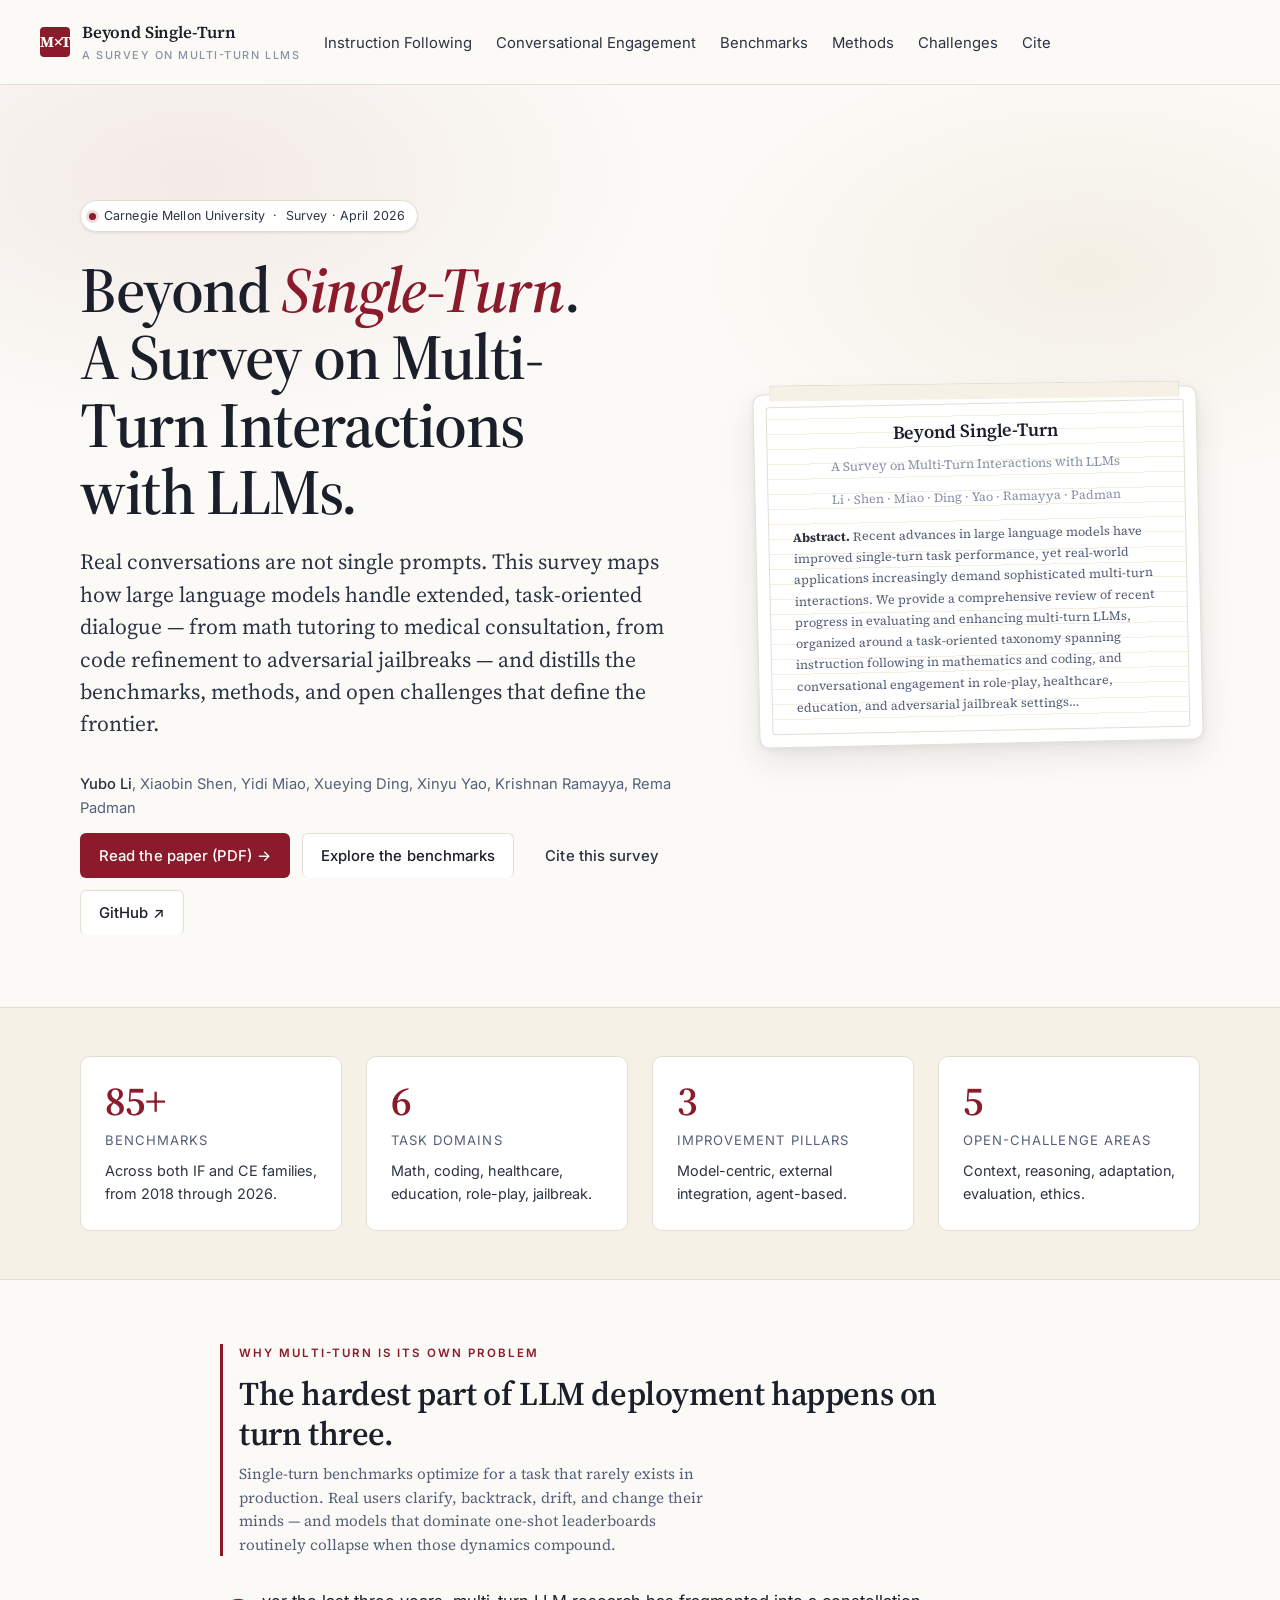
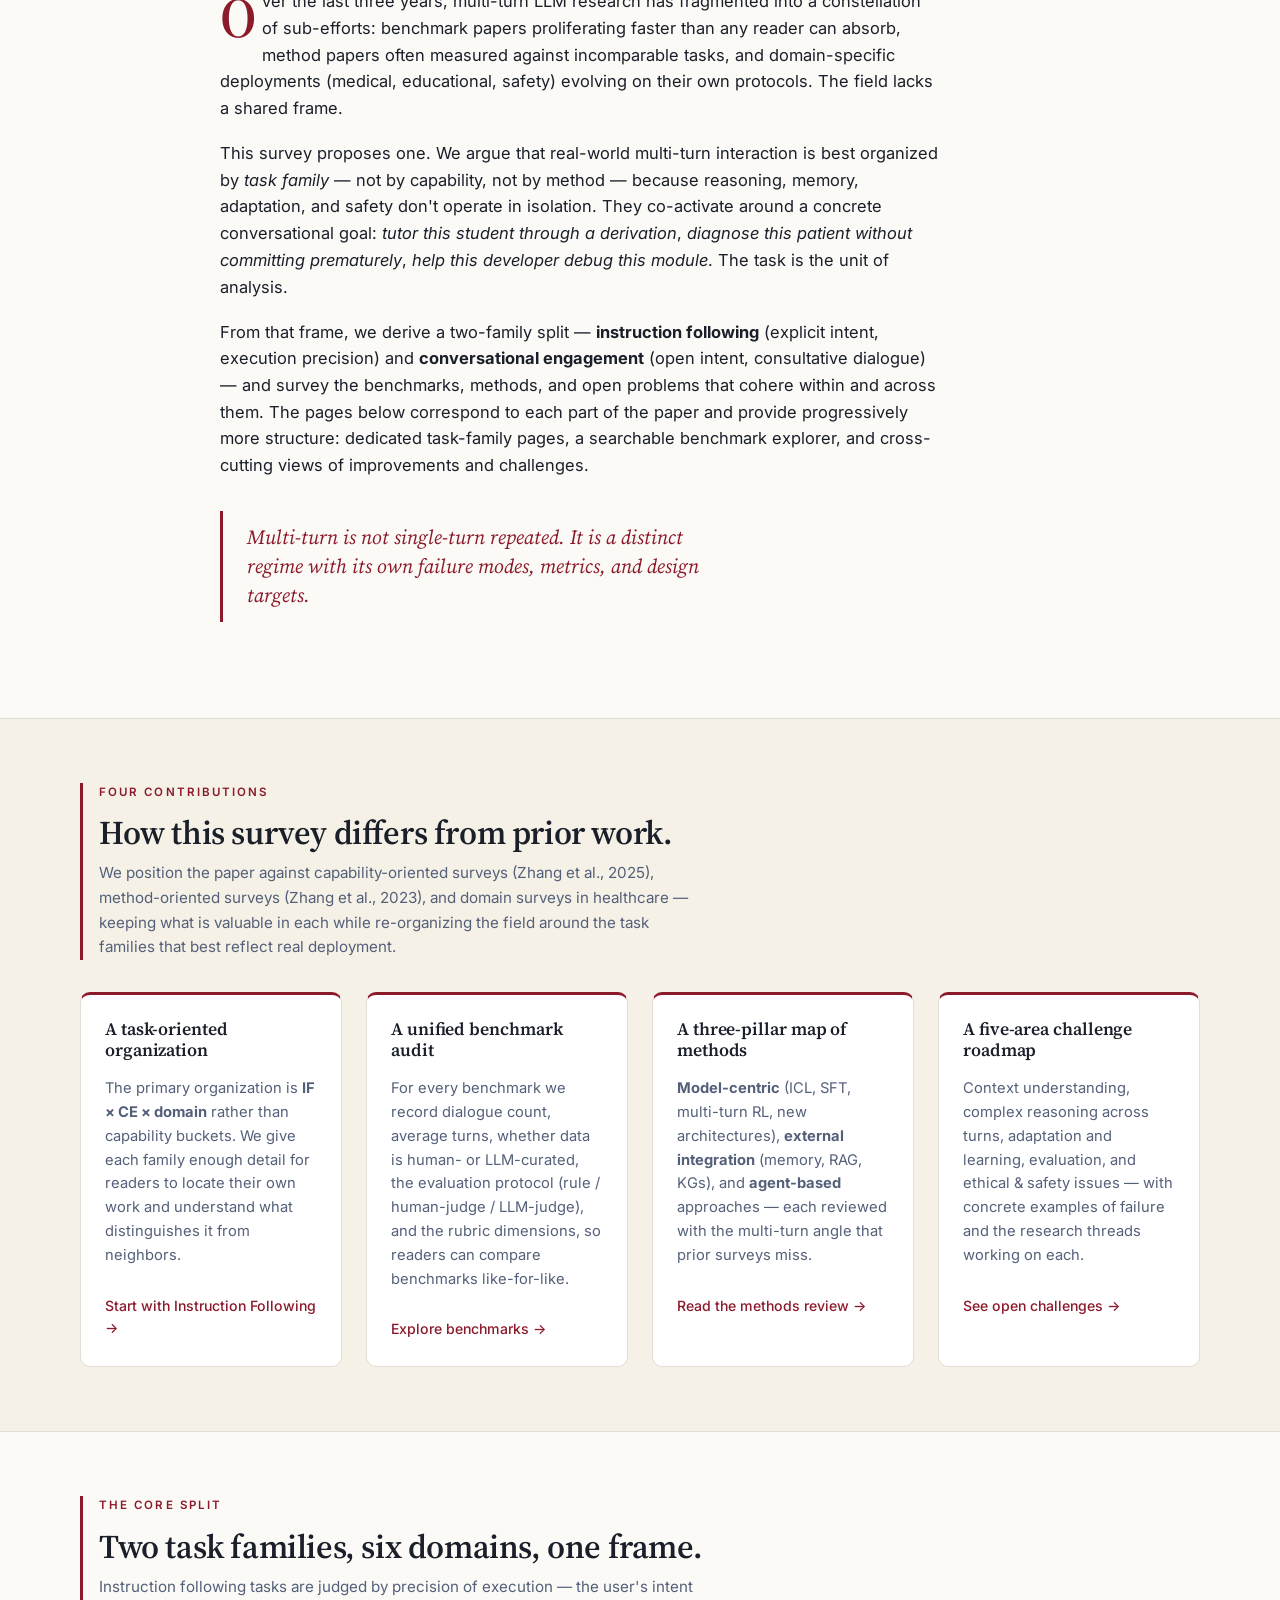
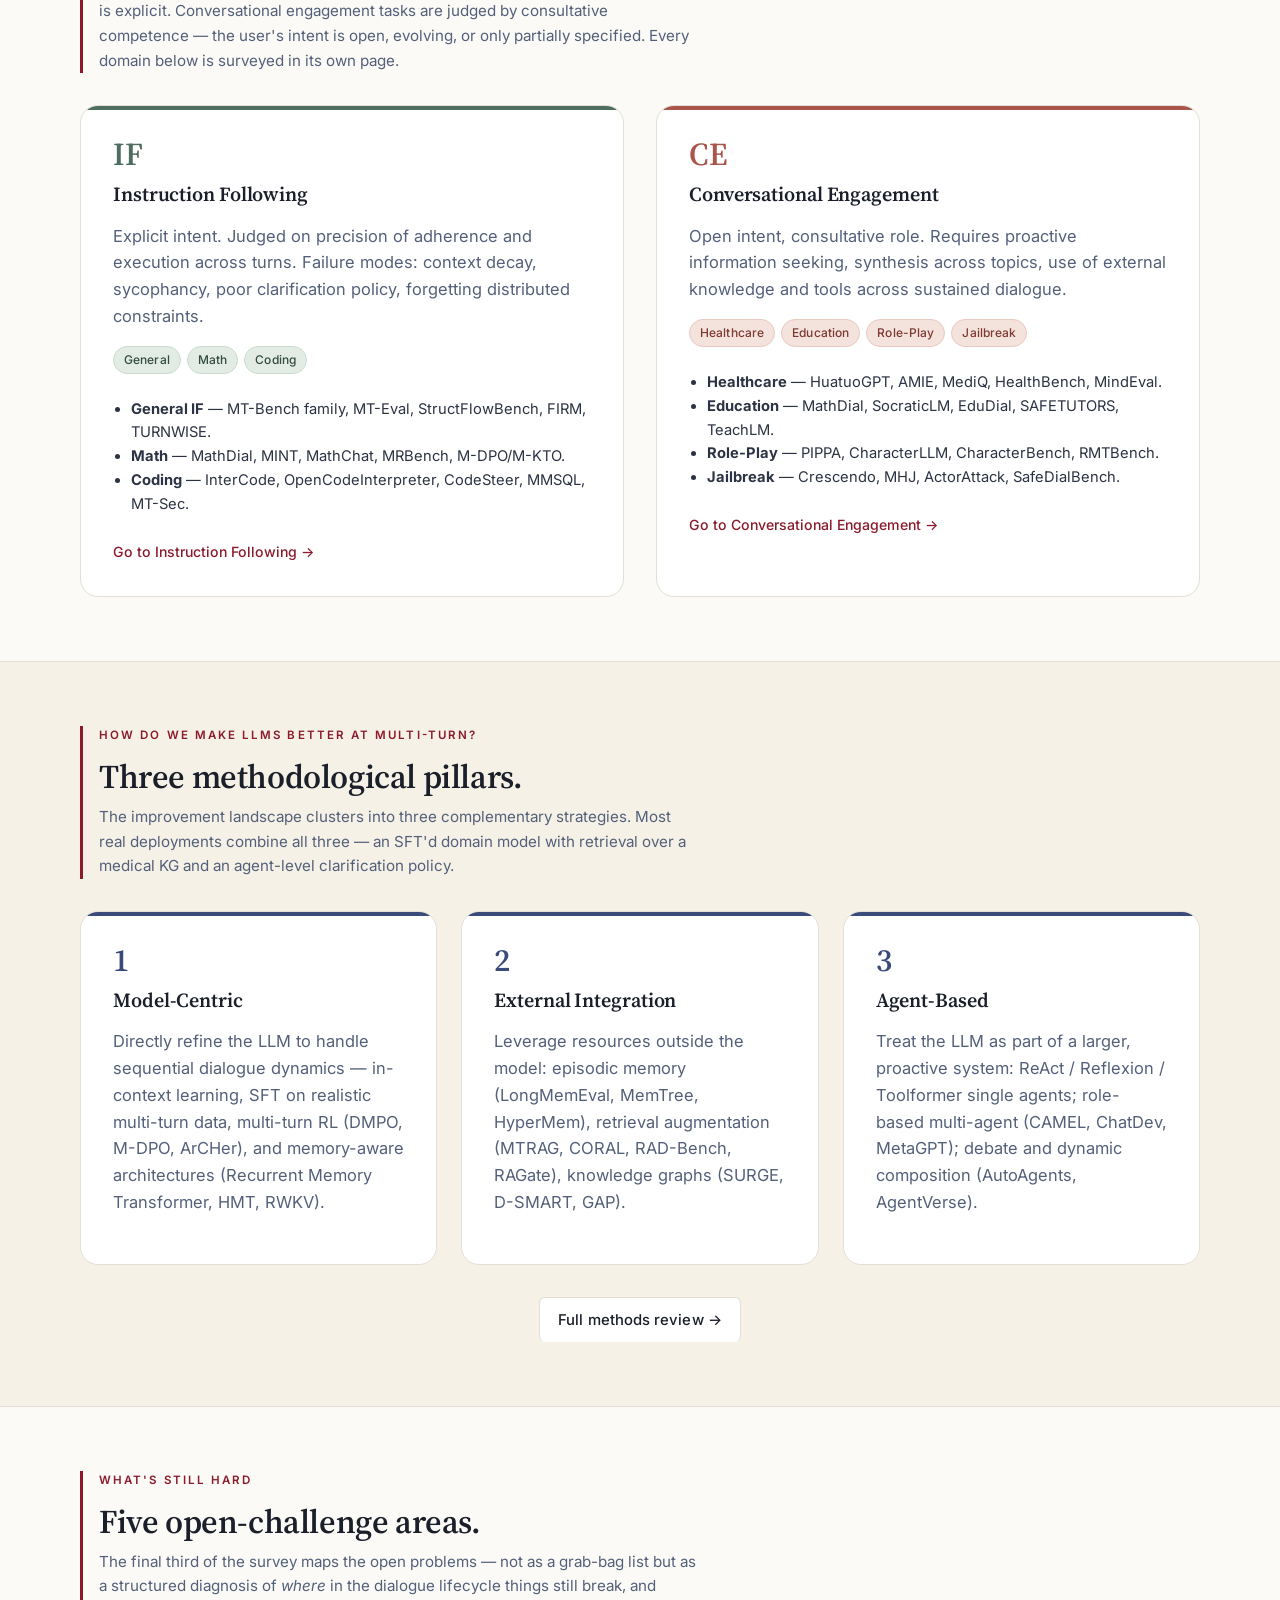
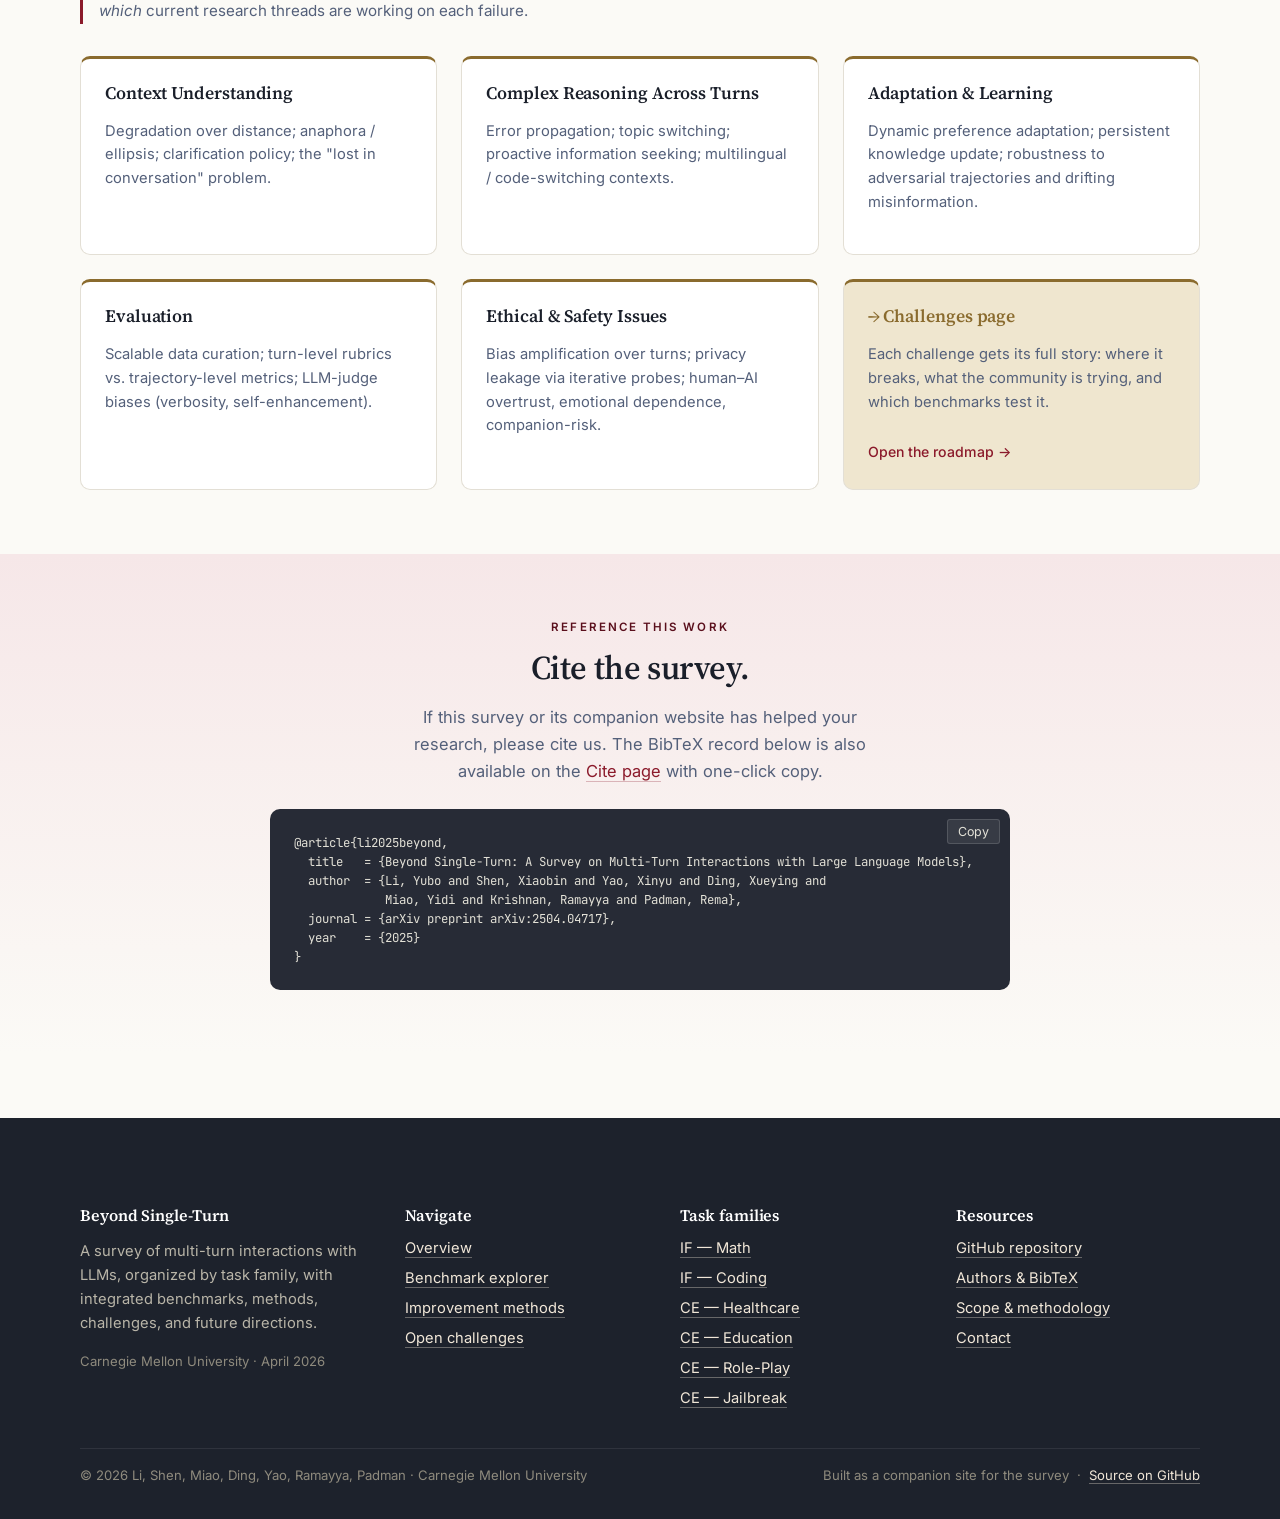
==== docs/index.html @ 6c2bebdc "paper website" ====
<!DOCTYPE html>
<html lang="en">
<head>
<meta charset="UTF-8" />
<meta name="viewport" content="width=device-width, initial-scale=1" />
<title>Beyond Single-Turn — A Survey on Multi-Turn Interactions with LLMs</title>
<meta name="description" content="A CMU survey of multi-turn interactions with large language models: task-oriented taxonomy, benchmarks, improvement methods, open challenges." />
<meta property="og:title" content="Beyond Single-Turn: A Survey on Multi-Turn Interactions with LLMs" />
<meta property="og:description" content="Task-oriented taxonomy spanning instruction following and conversational engagement; benchmarks, improvement methods, and open challenges." />
<meta property="og:type" content="article" />
<link rel="preconnect" href="https://fonts.googleapis.com" crossorigin>
<link rel="preconnect" href="https://fonts.gstatic.com" crossorigin>
<link href="https://fonts.googleapis.com/css2?family=Inter:wght@400;500;600;700&family=Source+Serif+4:ital,opsz,wght@0,8..60,400;0,8..60,500;0,8..60,600;0,8..60,700;1,8..60,400;1,8..60,500&family=JetBrains+Mono:wght@400;500&display=swap" rel="stylesheet" />
<link rel="stylesheet" href="assets/css/styles.css" />
</head>
<body>

<div id="site-header"></div>

<section class="hero">
  <div class="container hero-inner">
    <div class="grid" style="grid-template-columns: 1.35fr 1fr; align-items:center; gap: clamp(40px, 6vw, 80px);">
      <div>
        <span class="hero-badge"><span class="dot"></span> Carnegie Mellon University &nbsp;·&nbsp; Survey · April 2026</span>
        <h1 class="hero-title">Beyond <em>Single-Turn</em>.<br/>A Survey on Multi-Turn Interactions with LLMs.</h1>
        <p class="hero-sub">
          Real conversations are not single prompts. This survey maps how large language models handle
          extended, task-oriented dialogue — from math tutoring to medical consultation, from code refinement
          to adversarial jailbreaks — and distills the benchmarks, methods, and open challenges that define
          the frontier.
        </p>
        <div class="hero-authors">
          <strong>Yubo Li</strong>, Xiaobin Shen, Yidi Miao, Xueying Ding, Xinyu Yao, Krishnan Ramayya, Rema Padman
        </div>
        <div class="hero-cta-row">
          <a class="btn btn-primary" href="main.pdf" target="_blank" rel="noopener">Read the paper (PDF) →</a>
          <a class="btn btn-outline" href="benchmarks.html">Explore the benchmarks</a>
          <a class="btn btn-ghost" href="about.html#cite">Cite this survey</a>
          <a class="btn btn-outline" href="https://github.com/yubol-cmu/Awesome-Multi-Turn-LLMs" target="_blank" rel="noopener">GitHub ↗</a>
        </div>
      </div>
      <div>
        <div class="paper-frame">
          <div class="paper-frame-inner">
            <h3>Beyond Single-Turn</h3>
            <div class="paper-meta">A Survey on Multi-Turn Interactions with LLMs</div>
            <div style="text-align:center; font-size:0.78rem; color:var(--ink-faint); margin-bottom:16px;">
              Li · Shen · Miao · Ding · Yao · Ramayya · Padman
            </div>
            <div style="font-size:0.78rem; line-height:1.7; color:var(--ink-mute);">
              <strong style="color:var(--ink-soft);">Abstract.</strong> Recent advances in large language
              models have improved single-turn task performance, yet real-world applications increasingly
              demand sophisticated multi-turn interactions. We provide a comprehensive review of recent
              progress in evaluating and enhancing multi-turn LLMs, organized around a task-oriented
              taxonomy spanning instruction following in mathematics and coding, and conversational
              engagement in role-play, healthcare, education, and adversarial jailbreak settings…
            </div>
          </div>
        </div>
      </div>
    </div>
  </div>
</section>

<!-- Stats band -->
<section class="section-tight section-alt">
  <div class="container">
    <div class="grid grid-4">
      <div class="stat">
        <div class="stat-num">85+</div>
        <div class="stat-label">Benchmarks</div>
        <div class="stat-sub">Across both IF and CE families, from 2018 through 2026.</div>
      </div>
      <div class="stat">
        <div class="stat-num">6</div>
        <div class="stat-label">Task domains</div>
        <div class="stat-sub">Math, coding, healthcare, education, role-play, jailbreak.</div>
      </div>
      <div class="stat">
        <div class="stat-num">3</div>
        <div class="stat-label">Improvement pillars</div>
        <div class="stat-sub">Model-centric, external integration, agent-based.</div>
      </div>
      <div class="stat">
        <div class="stat-num">5</div>
        <div class="stat-label">Open-challenge areas</div>
        <div class="stat-sub">Context, reasoning, adaptation, evaluation, ethics.</div>
      </div>
    </div>
  </div>
</section>

<!-- Why this matters -->
<section class="section">
  <div class="container container-narrow">
    <div class="section-header">
      <div class="eyebrow">Why multi-turn is its own problem</div>
      <h2>The hardest part of LLM deployment happens on turn&nbsp;three.</h2>
      <p class="lead">Single-turn benchmarks optimize for a task that rarely exists in production. Real users clarify, backtrack, drift, and change their minds — and models that dominate one-shot leaderboards routinely collapse when those dynamics compound.</p>
    </div>
    <div class="prose dropcap">
      <p>
        Over the last three years, multi-turn LLM research has fragmented into a constellation
        of sub-efforts: benchmark papers proliferating faster than any reader can absorb, method
        papers often measured against incomparable tasks, and domain-specific deployments
        (medical, educational, safety) evolving on their own protocols. The field lacks a
        shared frame.
      </p>
      <p>
        This survey proposes one. We argue that real-world multi-turn interaction is best
        organized by <em>task family</em> — not by capability, not by method — because
        reasoning, memory, adaptation, and safety don't operate in isolation. They co-activate
        around a concrete conversational goal: <em>tutor this student through a derivation</em>,
        <em>diagnose this patient without committing prematurely</em>, <em>help this developer
        debug this module</em>. The task is the unit of analysis.
      </p>
      <p>
        From that frame, we derive a two-family split — <strong>instruction following</strong>
        (explicit intent, execution precision) and <strong>conversational engagement</strong>
        (open intent, consultative dialogue) — and survey the benchmarks, methods, and open
        problems that cohere within and across them. The pages below correspond to each part
        of the paper and provide progressively more structure: dedicated task-family pages, a
        searchable benchmark explorer, and cross-cutting views of improvements and challenges.
      </p>
    </div>

    <div class="pull">
      Multi-turn is not single-turn repeated. It is a distinct regime with its own failure modes, metrics, and design targets.
    </div>
  </div>
</section>

<!-- Four contributions -->
<section class="section section-alt">
  <div class="container">
    <div class="section-header">
      <div class="eyebrow">Four contributions</div>
      <h2>How this survey differs from prior work.</h2>
      <p>We position the paper against capability-oriented surveys (Zhang et al., 2025), method-oriented surveys (Zhang et al., 2023), and domain surveys in healthcare — keeping what is valuable in each while re-organizing the field around the task families that best reflect real deployment.</p>
    </div>
    <div class="grid grid-2">
      <div class="card card-accent-crimson">
        <h3>A task-oriented organization</h3>
        <p class="muted">The primary organization is <strong>IF × CE × domain</strong> rather than capability buckets. We give each family enough detail for readers to locate their own work and understand what distinguishes it from neighbors.</p>
        <a class="card-link" href="tasks-if.html">Start with Instruction Following →</a>
      </div>
      <div class="card card-accent-crimson">
        <h3>A unified benchmark audit</h3>
        <p class="muted">For every benchmark we record dialogue count, average turns, whether data is human- or LLM-curated, the evaluation protocol (rule / human-judge / LLM-judge), and the rubric dimensions, so readers can compare benchmarks like-for-like.</p>
        <a class="card-link" href="benchmarks.html">Explore benchmarks →</a>
      </div>
      <div class="card card-accent-crimson">
        <h3>A three-pillar map of methods</h3>
        <p class="muted"><strong>Model-centric</strong> (ICL, SFT, multi-turn RL, new architectures), <strong>external integration</strong> (memory, RAG, KGs), and <strong>agent-based</strong> approaches — each reviewed with the multi-turn angle that prior surveys miss.</p>
        <a class="card-link" href="methods.html">Read the methods review →</a>
      </div>
      <div class="card card-accent-crimson">
        <h3>A five-area challenge roadmap</h3>
        <p class="muted">Context understanding, complex reasoning across turns, adaptation and learning, evaluation, and ethical &amp; safety issues — with concrete examples of failure and the research threads working on each.</p>
        <a class="card-link" href="challenges.html">See open challenges →</a>
      </div>
    </div>
  </div>
</section>

<!-- Task-family preview -->
<section class="section">
  <div class="container">
    <div class="section-header">
      <div class="eyebrow">The core split</div>
      <h2>Two task families, six domains, one frame.</h2>
      <p>Instruction following tasks are judged by precision of execution — the user's intent is explicit. Conversational engagement tasks are judged by consultative competence — the user's intent is open, evolving, or only partially specified. Every domain below is surveyed in its own page.</p>
    </div>

    <div class="grid" style="grid-template-columns: 1fr 1fr; gap: var(--space-6);">
      <div class="pillar if">
        <div class="pillar-num">IF</div>
        <h3>Instruction Following</h3>
        <p class="muted">Explicit intent. Judged on precision of adherence and execution across turns. Failure modes: context decay, sycophancy, poor clarification policy, forgetting distributed constraints.</p>
        <div class="pill-row">
          <span class="chip chip-if">General</span>
          <span class="chip chip-if">Math</span>
          <span class="chip chip-if">Coding</span>
        </div>
        <ul style="padding-left: 18px; font-size: 0.92rem; color: var(--ink-soft); margin-bottom: 0;">
          <li><strong>General IF</strong> — MT-Bench family, MT-Eval, StructFlowBench, FIRM, TURNWISE.</li>
          <li><strong>Math</strong> — MathDial, MINT, MathChat, MRBench, M-DPO/M-KTO.</li>
          <li><strong>Coding</strong> — InterCode, OpenCodeInterpreter, CodeSteer, MMSQL, MT-Sec.</li>
        </ul>
        <a class="card-link mt-5" href="tasks-if.html">Go to Instruction Following →</a>
      </div>

      <div class="pillar ce">
        <div class="pillar-num">CE</div>
        <h3>Conversational Engagement</h3>
        <p class="muted">Open intent, consultative role. Requires proactive information seeking, synthesis across topics, use of external knowledge and tools across sustained dialogue.</p>
        <div class="pill-row">
          <span class="chip chip-ce">Healthcare</span>
          <span class="chip chip-ce">Education</span>
          <span class="chip chip-ce">Role-Play</span>
          <span class="chip chip-ce">Jailbreak</span>
        </div>
        <ul style="padding-left: 18px; font-size: 0.92rem; color: var(--ink-soft); margin-bottom: 0;">
          <li><strong>Healthcare</strong> — HuatuoGPT, AMIE, MediQ, HealthBench, MindEval.</li>
          <li><strong>Education</strong> — MathDial, SocraticLM, EduDial, SAFETUTORS, TeachLM.</li>
          <li><strong>Role-Play</strong> — PIPPA, CharacterLLM, CharacterBench, RMTBench.</li>
          <li><strong>Jailbreak</strong> — Crescendo, MHJ, ActorAttack, SafeDialBench.</li>
        </ul>
        <a class="card-link mt-5" href="tasks-ce.html">Go to Conversational Engagement →</a>
      </div>
    </div>
  </div>
</section>

<!-- Methods band -->
<section class="section section-alt">
  <div class="container">
    <div class="section-header">
      <div class="eyebrow">How do we make LLMs better at multi-turn?</div>
      <h2>Three methodological pillars.</h2>
      <p>The improvement landscape clusters into three complementary strategies. Most real deployments combine all three — an SFT'd domain model with retrieval over a medical KG and an agent-level clarification policy.</p>
    </div>
    <div class="grid grid-3">
      <div class="pillar meth">
        <div class="pillar-num">1</div>
        <h3>Model-Centric</h3>
        <p class="muted">Directly refine the LLM to handle sequential dialogue dynamics — in-context learning, SFT on realistic multi-turn data, multi-turn RL (DMPO, M-DPO, ArCHer), and memory-aware architectures (Recurrent Memory Transformer, HMT, RWKV).</p>
      </div>
      <div class="pillar meth">
        <div class="pillar-num">2</div>
        <h3>External Integration</h3>
        <p class="muted">Leverage resources outside the model: episodic memory (LongMemEval, MemTree, HyperMem), retrieval augmentation (MTRAG, CORAL, RAD-Bench, RAGate), knowledge graphs (SURGE, D-SMART, GAP).</p>
      </div>
      <div class="pillar meth">
        <div class="pillar-num">3</div>
        <h3>Agent-Based</h3>
        <p class="muted">Treat the LLM as part of a larger, proactive system: ReAct / Reflexion / Toolformer single agents; role-based multi-agent (CAMEL, ChatDev, MetaGPT); debate and dynamic composition (AutoAgents, AgentVerse).</p>
      </div>
    </div>
    <div class="mt-6 center">
      <a class="btn btn-outline" href="methods.html">Full methods review →</a>
    </div>
  </div>
</section>

<!-- Challenges band -->
<section class="section">
  <div class="container">
    <div class="section-header">
      <div class="eyebrow">What's still hard</div>
      <h2>Five open-challenge areas.</h2>
      <p>The final third of the survey maps the open problems — not as a grab-bag list but as a structured diagnosis of <em>where</em> in the dialogue lifecycle things still break, and <em>which</em> current research threads are working on each failure.</p>
    </div>
    <div class="grid grid-3">
      <div class="card card-accent-chal">
        <h3>Context Understanding</h3>
        <p class="muted">Degradation over distance; anaphora / ellipsis; clarification policy; the "lost in conversation" problem.</p>
      </div>
      <div class="card card-accent-chal">
        <h3>Complex Reasoning Across Turns</h3>
        <p class="muted">Error propagation; topic switching; proactive information seeking; multilingual / code-switching contexts.</p>
      </div>
      <div class="card card-accent-chal">
        <h3>Adaptation &amp; Learning</h3>
        <p class="muted">Dynamic preference adaptation; persistent knowledge update; robustness to adversarial trajectories and drifting misinformation.</p>
      </div>
      <div class="card card-accent-chal">
        <h3>Evaluation</h3>
        <p class="muted">Scalable data curation; turn-level rubrics vs. trajectory-level metrics; LLM-judge biases (verbosity, self-enhancement).</p>
      </div>
      <div class="card card-accent-chal">
        <h3>Ethical &amp; Safety Issues</h3>
        <p class="muted">Bias amplification over turns; privacy leakage via iterative probes; human–AI overtrust, emotional dependence, companion-risk.</p>
      </div>
      <div class="card card-accent-chal" style="background: var(--ochre-tint); border-top-color: var(--ochre);">
        <h3 style="color: var(--ochre);">→ Challenges page</h3>
        <p class="muted">Each challenge gets its full story: where it breaks, what the community is trying, and which benchmarks test it.</p>
        <a class="card-link" href="challenges.html">Open the roadmap →</a>
      </div>
    </div>
  </div>
</section>

<!-- CTA -->
<section class="section section-crimson">
  <div class="container container-narrow center">
    <div class="eyebrow" style="color: var(--crimson-ink);">Reference this work</div>
    <h2 style="margin-top: 0;">Cite the survey.</h2>
    <p class="muted" style="max-width: 50ch; margin: 0 auto var(--space-5);">
      If this survey or its companion website has helped your research, please cite us. The BibTeX
      record below is also available on the <a href="about.html#cite">Cite page</a> with one-click copy.
    </p>
    <div class="bib-box" style="text-align: left; max-width: 740px; margin: 0 auto;">
      <button class="bib-copy">Copy</button>
      <pre class="bib-body" style="background: transparent; border: none; padding: 0; color: inherit; line-height: 1.55; margin: 0;">@article{li2025beyond,
  title   = {Beyond Single-Turn: A Survey on Multi-Turn Interactions with Large Language Models},
  author  = {Li, Yubo and Shen, Xiaobin and Yao, Xinyu and Ding, Xueying and
             Miao, Yidi and Krishnan, Ramayya and Padman, Rema},
  journal = {arXiv preprint arXiv:2504.04717},
  year    = {2025}
}</pre>
    </div>
  </div>
</section>

<div id="site-footer"></div>
<script src="assets/js/partials.js"></script>
<script src="assets/js/main.js"></script>
</body>
</html>
---- docs/assets/css/styles.css ----
/* ========================================================================
   Beyond Single-Turn — companion site
   Design tokens and shared styles. Academic-prestige visual register.
   ======================================================================== */

:root {
  /* Palette */
  --ink:            #1a1f2a;       /* primary text */
  --ink-soft:       #2c3343;
  --ink-mute:       #54607a;
  --ink-faint:      #8892a6;
  --rule:           #e3dfd5;
  --rule-soft:      #eeeae0;
  --paper:          #fbfaf6;       /* off-white body */
  --paper-warm:     #f5f1e6;
  --paper-cool:     #f3f1ec;
  --panel:          #ffffff;

  --crimson:        #8b1a2b;       /* muted CMU crimson */
  --crimson-ink:    #5a0f1c;
  --crimson-tint:   #f6e7e8;

  --gold:           #a8833b;
  --gold-tint:      #f4ecd6;

  --sage:           #4f6e62;       /* IF family accent */
  --sage-tint:      #e2ece5;

  --terra:          #a9554c;       /* CE family accent */
  --terra-tint:     #f4e2dc;

  --indigo:         #3a4a79;       /* Methods / improvements */
  --indigo-tint:    #e2e6f1;

  --ochre:          #8a6b2e;       /* Challenges */
  --ochre-tint:     #efe6cf;

  /* Type scale */
  --font-serif:     "Source Serif 4", "Source Serif Pro", "Crimson Pro", "Iowan Old Style", Georgia, serif;
  --font-sans:      "Inter", -apple-system, BlinkMacSystemFont, "Segoe UI", Helvetica, Arial, sans-serif;
  --font-mono:      "JetBrains Mono", "SFMono-Regular", Menlo, Consolas, monospace;

  --lh-tight:       1.2;
  --lh-body:        1.62;
  --lh-prose:       1.7;

  /* Spacing */
  --space-1: 4px;   --space-2: 8px;   --space-3: 12px;
  --space-4: 16px;  --space-5: 24px;  --space-6: 32px;
  --space-7: 48px;  --space-8: 64px;  --space-9: 96px;

  --radius-xs: 3px;
  --radius-sm: 6px;
  --radius-md: 10px;
  --radius-lg: 18px;

  --shadow-sm: 0 1px 2px rgba(25, 30, 42, 0.04), 0 1px 3px rgba(25, 30, 42, 0.06);
  --shadow-md: 0 4px 12px rgba(25, 30, 42, 0.07), 0 1px 3px rgba(25, 30, 42, 0.05);
  --shadow-lg: 0 12px 32px rgba(25, 30, 42, 0.10), 0 2px 6px rgba(25, 30, 42, 0.06);

  --measure-narrow: 60ch;
  --measure-body:   72ch;
  --measure-wide:   1200px;
}

/* ---------- Reset & base ---------- */
*, *::before, *::after { box-sizing: border-box; }
html { -webkit-text-size-adjust: 100%; scroll-behavior: smooth; }
body {
  margin: 0;
  background: var(--paper);
  color: var(--ink);
  font-family: var(--font-sans);
  font-size: 16.5px;
  line-height: var(--lh-body);
  font-feature-settings: "kern", "liga", "calt";
  -webkit-font-smoothing: antialiased;
}
img, svg { max-width: 100%; display: block; }
a {
  color: var(--crimson);
  text-decoration: none;
  border-bottom: 1px solid rgba(139, 26, 43, 0.28);
  transition: color 120ms ease, border-color 120ms ease;
}
a:hover { color: var(--crimson-ink); border-bottom-color: var(--crimson-ink); }
a.plain { border-bottom: none; }
a.plain:hover { border-bottom: none; text-decoration: underline; }

code, pre { font-family: var(--font-mono); font-size: 0.94em; }
code {
  background: var(--paper-warm);
  padding: 1px 6px;
  border-radius: var(--radius-xs);
  border: 1px solid var(--rule-soft);
}
pre {
  background: #f7f4ec;
  border: 1px solid var(--rule);
  border-radius: var(--radius-md);
  padding: var(--space-5);
  overflow: auto;
  line-height: 1.5;
}
pre code { background: transparent; border: none; padding: 0; }

hr.rule {
  border: none;
  border-top: 1px solid var(--rule);
  margin: var(--space-7) 0;
}
hr.ornament {
  border: none;
  height: 18px;
  margin: var(--space-7) 0;
  background-image: radial-gradient(circle, var(--ink-faint) 1.2px, transparent 1.4px);
  background-size: 14px 14px;
  background-position: center;
  background-repeat: repeat-x;
  mask-image: linear-gradient(to right, transparent, black 35%, black 65%, transparent);
  -webkit-mask-image: linear-gradient(to right, transparent, black 35%, black 65%, transparent);
}

/* ---------- Typography ---------- */
h1, h2, h3, h4 {
  font-family: var(--font-serif);
  color: var(--ink);
  line-height: var(--lh-tight);
  letter-spacing: -0.005em;
  margin: 0 0 var(--space-4);
  font-weight: 600;
}
h1 { font-size: clamp(2.1rem, 4.2vw, 3.2rem); letter-spacing: -0.018em; }
h2 { font-size: clamp(1.55rem, 2.6vw, 2.15rem); letter-spacing: -0.012em; margin-top: var(--space-7); }
h3 { font-size: 1.25rem; font-weight: 600; margin-top: var(--space-6); }
h4 { font-size: 1.05rem; font-weight: 600; color: var(--ink-soft); margin-top: var(--space-5); }

.eyebrow {
  font-family: var(--font-sans);
  font-size: 0.72rem;
  letter-spacing: 0.18em;
  text-transform: uppercase;
  color: var(--crimson);
  font-weight: 600;
  margin-bottom: var(--space-3);
}
.lead {
  font-family: var(--font-serif);
  font-size: 1.18rem;
  line-height: 1.55;
  color: var(--ink-soft);
  max-width: var(--measure-narrow);
}
.prose { max-width: var(--measure-body); }
.prose p { margin: 0 0 1.1em; }
.prose p:first-of-type::first-letter {
  /* optional drop cap on flagged prose sections */
}
.prose.dropcap > p:first-of-type::first-letter {
  font-family: var(--font-serif);
  font-size: 3.4em;
  float: left;
  line-height: 0.88;
  margin: 0.08em 0.10em 0 0;
  color: var(--crimson);
  font-weight: 600;
}
.prose ul, .prose ol { padding-left: 1.3em; margin: 0 0 1.1em; }
.prose li { margin-bottom: 0.35em; }
.prose blockquote {
  margin: var(--space-5) 0;
  padding: var(--space-3) var(--space-5);
  border-left: 3px solid var(--crimson);
  font-family: var(--font-serif);
  font-style: italic;
  color: var(--ink-soft);
  background: var(--crimson-tint);
  border-radius: 0 var(--radius-sm) var(--radius-sm) 0;
}

/* ---------- Layout ---------- */
.container {
  width: 100%;
  max-width: var(--measure-wide);
  margin: 0 auto;
  padding: 0 clamp(18px, 3.5vw, 40px);
}
.container-narrow {
  max-width: 920px;
  margin: 0 auto;
  padding: 0 clamp(18px, 3.5vw, 40px);
}
.section { padding: var(--space-8) 0; }
.section-tight { padding: var(--space-7) 0; }
.section-alt { background: var(--paper-warm); border-top: 1px solid var(--rule); border-bottom: 1px solid var(--rule); }
.section-crimson { background: linear-gradient(180deg, var(--crimson-tint) 0%, var(--paper) 100%); }

.grid { display: grid; gap: var(--space-5); }
.grid-2 { grid-template-columns: repeat(auto-fit, minmax(260px, 1fr)); }
.grid-3 { grid-template-columns: repeat(auto-fit, minmax(280px, 1fr)); }
.grid-4 { grid-template-columns: repeat(auto-fit, minmax(220px, 1fr)); }
.flex { display: flex; gap: var(--space-4); }
.flex-wrap { flex-wrap: wrap; }
.flex-between { justify-content: space-between; align-items: center; }
.flex-center { align-items: center; }

/* ---------- Header / Nav ---------- */
.site-header {
  position: sticky;
  top: 0;
  z-index: 40;
  background: rgba(251, 250, 246, 0.92);
  backdrop-filter: saturate(1.1) blur(10px);
  -webkit-backdrop-filter: saturate(1.1) blur(10px);
  border-bottom: 1px solid var(--rule);
}
.nav {
  display: flex;
  align-items: center;
  gap: var(--space-5);
  padding: var(--space-3) 0;
  flex-wrap: wrap;
}
.brand {
  display: flex;
  gap: var(--space-3);
  align-items: center;
  font-family: var(--font-serif);
  font-size: 1.05rem;
  color: var(--ink);
  border-bottom: none;
  font-weight: 600;
  letter-spacing: -0.01em;
}
.brand:hover { color: var(--crimson); }
.brand .brand-mark {
  width: 30px; height: 30px; flex: 0 0 30px;
  background: var(--crimson);
  color: #fbfaf6;
  border-radius: 4px;
  display: grid; place-items: center;
  font-family: var(--font-serif);
  font-weight: 700;
  font-size: 0.95rem;
  letter-spacing: -0.02em;
}
.brand small {
  display: block;
  font-family: var(--font-sans);
  font-size: 0.68rem;
  letter-spacing: 0.14em;
  text-transform: uppercase;
  color: var(--ink-faint);
  font-weight: 500;
  margin-top: 1px;
}
.nav-links {
  margin-left: auto;
  display: flex;
  align-items: center;
  gap: var(--space-5);
  list-style: none;
  padding: 0;
  flex-wrap: wrap;
}
.nav-links a {
  color: var(--ink-soft);
  border-bottom: none;
  font-size: 0.93rem;
  padding: 4px 0;
  border-bottom: 2px solid transparent;
  transition: color 120ms ease, border-color 120ms ease;
}
.nav-links a:hover { color: var(--crimson); }
.nav-links a.active {
  color: var(--crimson);
  border-bottom-color: var(--crimson);
}
.nav-cta {
  background: var(--crimson);
  color: #fff !important;
  padding: 7px 14px;
  border-radius: var(--radius-sm);
  border-bottom: none !important;
  font-size: 0.88rem;
  font-weight: 500;
  transition: background 160ms ease, transform 120ms ease;
}
.nav-cta:hover { background: var(--crimson-ink); transform: translateY(-1px); }
.nav-toggle {
  display: none;
  background: none; border: 1px solid var(--rule);
  border-radius: 6px; padding: 6px 10px;
  font-size: 1rem; cursor: pointer;
  margin-left: auto;
}
@media (max-width: 820px) {
  .nav-toggle { display: block; }
  .nav-links {
    display: none;
    width: 100%;
    flex-direction: column;
    align-items: flex-start;
    gap: var(--space-2);
    padding: var(--space-4) 0;
  }
  .nav-links.open { display: flex; }
}

/* ---------- Hero ---------- */
.hero {
  padding: clamp(56px, 9vw, 120px) 0 clamp(40px, 6vw, 72px);
  position: relative;
  overflow: hidden;
}
.hero::before {
  content: '';
  position: absolute; inset: 0;
  background:
    radial-gradient(ellipse 60% 45% at 15% 10%, rgba(139, 26, 43, 0.07), transparent 60%),
    radial-gradient(ellipse 50% 40% at 85% 20%, rgba(168, 131, 59, 0.09), transparent 60%);
  pointer-events: none;
}
.hero-inner { position: relative; }
.hero-badge {
  display: inline-flex;
  align-items: center;
  gap: 8px;
  background: var(--panel);
  border: 1px solid var(--rule);
  padding: 5px 12px 5px 8px;
  border-radius: 999px;
  font-size: 0.78rem;
  color: var(--ink-soft);
  letter-spacing: 0.01em;
  margin-bottom: var(--space-5);
  box-shadow: var(--shadow-sm);
}
.hero-badge .dot {
  width: 7px; height: 7px; border-radius: 50%;
  background: var(--crimson);
  box-shadow: 0 0 0 3px rgba(139, 26, 43, 0.16);
}
.hero-title {
  font-size: clamp(2.3rem, 5.2vw, 4rem);
  line-height: 1.05;
  margin-bottom: var(--space-4);
  max-width: 18ch;
  letter-spacing: -0.022em;
}
.hero-title em {
  font-style: italic;
  color: var(--crimson);
}
.hero-sub {
  font-family: var(--font-serif);
  color: var(--ink-soft);
  font-size: clamp(1.1rem, 1.8vw, 1.35rem);
  line-height: 1.5;
  max-width: 58ch;
  margin-bottom: var(--space-6);
}
.hero-authors {
  font-size: 0.92rem;
  color: var(--ink-mute);
  margin-bottom: var(--space-3);
}
.hero-authors strong { color: var(--ink-soft); font-weight: 500; }
.hero-affil {
  font-size: 0.86rem;
  color: var(--ink-faint);
  margin-bottom: var(--space-6);
  font-style: italic;
}
.hero-cta-row {
  display: flex;
  flex-wrap: wrap;
  gap: var(--space-3);
}

/* ---------- Buttons ---------- */
.btn {
  display: inline-flex;
  align-items: center;
  gap: 8px;
  padding: 10px 18px;
  border-radius: var(--radius-sm);
  font-family: var(--font-sans);
  font-size: 0.93rem;
  font-weight: 500;
  letter-spacing: 0.005em;
  border-bottom: none !important;
  transition: all 140ms ease;
  cursor: pointer;
  border: 1px solid transparent;
}
.btn-primary {
  background: var(--crimson);
  color: #fff !important;
}
.btn-primary:hover { background: var(--crimson-ink); transform: translateY(-1px); box-shadow: var(--shadow-md); }
.btn-outline {
  background: var(--panel);
  color: var(--ink) !important;
  border-color: var(--rule);
}
.btn-outline:hover { border-color: var(--ink-mute); background: var(--paper-warm); }
.btn-ghost {
  background: transparent;
  color: var(--ink-soft) !important;
}
.btn-ghost:hover { background: var(--paper-warm); }
.btn-small { padding: 6px 12px; font-size: 0.85rem; }

/* ---------- Chips ---------- */
.chip {
  display: inline-flex;
  align-items: center;
  gap: 6px;
  padding: 3px 10px;
  border-radius: 999px;
  font-size: 0.75rem;
  font-weight: 500;
  letter-spacing: 0.01em;
  border: 1px solid var(--rule);
  background: var(--panel);
  color: var(--ink-soft);
}
.chip.chip-if { background: var(--sage-tint); color: #324b41; border-color: #cadbce; }
.chip.chip-ce { background: var(--terra-tint); color: #7d3a32; border-color: #e9c9c1; }
.chip.chip-meth { background: var(--indigo-tint); color: #2b3960; border-color: #c9d1e4; }
.chip.chip-chal { background: var(--ochre-tint); color: #6a5220; border-color: #ddcea3; }
.chip.chip-gold { background: var(--gold-tint); color: #6a5220; border-color: #e2d5ac; }

/* ---------- Cards ---------- */
.card {
  background: var(--panel);
  border: 1px solid var(--rule);
  border-radius: var(--radius-md);
  padding: var(--space-5);
  transition: border-color 160ms ease, transform 160ms ease, box-shadow 160ms ease;
  position: relative;
}
.card:hover { border-color: var(--ink-mute); transform: translateY(-2px); box-shadow: var(--shadow-md); }
.card-accent-if { border-top: 3px solid var(--sage); }
.card-accent-ce { border-top: 3px solid var(--terra); }
.card-accent-meth { border-top: 3px solid var(--indigo); }
.card-accent-chal { border-top: 3px solid var(--ochre); }
.card-accent-crimson { border-top: 3px solid var(--crimson); }
.card h3 { margin-top: 0; font-size: 1.1rem; }
.card .muted { color: var(--ink-mute); font-size: 0.92rem; }
.card-link {
  display: inline-flex; gap: 4px; align-items: center;
  margin-top: var(--space-3);
  font-size: 0.88rem;
  color: var(--crimson);
  font-weight: 500;
  border-bottom: none;
}
.card-link:hover { gap: 8px; }

.stat {
  background: var(--panel);
  border: 1px solid var(--rule);
  border-radius: var(--radius-md);
  padding: var(--space-5);
  text-align: left;
}
.stat-num {
  font-family: var(--font-serif);
  font-size: clamp(2rem, 3.2vw, 2.6rem);
  color: var(--crimson);
  line-height: 1;
  font-weight: 600;
  letter-spacing: -0.02em;
}
.stat-label {
  font-size: 0.82rem;
  color: var(--ink-mute);
  margin-top: var(--space-2);
  text-transform: uppercase;
  letter-spacing: 0.08em;
}
.stat-sub {
  font-size: 0.9rem;
  color: var(--ink-soft);
  margin-top: var(--space-2);
  max-width: 28ch;
}

/* ---------- Pillar / accent sections ---------- */
.pillar {
  background: var(--panel);
  border: 1px solid var(--rule);
  border-radius: var(--radius-lg);
  padding: var(--space-6);
  position: relative;
  overflow: hidden;
}
.pillar::before {
  content: ""; position: absolute;
  top: 0; left: 0; right: 0; height: 4px;
  background: var(--accent, var(--crimson));
}
.pillar.if { --accent: var(--sage); }
.pillar.ce { --accent: var(--terra); }
.pillar.meth { --accent: var(--indigo); }
.pillar.chal { --accent: var(--ochre); }
.pillar .pillar-num {
  font-family: var(--font-serif);
  font-size: 2rem;
  font-weight: 600;
  color: var(--accent, var(--crimson));
  line-height: 1;
  margin-bottom: var(--space-3);
}
.pillar h3 { margin-top: 0; }

/* ---------- Tables ---------- */
.table-wrap {
  overflow-x: auto;
  border: 1px solid var(--rule);
  border-radius: var(--radius-md);
  background: var(--panel);
}
table.data {
  width: 100%;
  border-collapse: collapse;
  font-size: 0.9rem;
}
table.data thead th {
  background: var(--paper-warm);
  border-bottom: 2px solid var(--rule);
  padding: 10px 12px;
  text-align: left;
  font-weight: 600;
  color: var(--ink-soft);
  white-space: nowrap;
  position: sticky;
  top: 0;
  font-size: 0.78rem;
  letter-spacing: 0.06em;
  text-transform: uppercase;
  cursor: pointer;
  user-select: none;
}
table.data thead th.sort-asc::after  { content: "  ↑"; color: var(--crimson); }
table.data thead th.sort-desc::after { content: "  ↓"; color: var(--crimson); }
table.data tbody td {
  padding: 10px 12px;
  border-bottom: 1px solid var(--rule-soft);
  vertical-align: top;
}
table.data tbody tr:nth-child(even) td { background: #fcfaf5; }
table.data tbody tr:hover td { background: var(--crimson-tint); }
table.data tbody tr:last-child td { border-bottom: none; }
table.data .num { font-variant-numeric: tabular-nums; text-align: right; white-space: nowrap; }
table.data .cm { color: #1f6b3d; font-weight: 600; }
table.data .xm { color: #9b3540; font-weight: 600; }

.table-caption {
  font-size: 0.82rem;
  color: var(--ink-mute);
  margin-top: var(--space-3);
  font-style: italic;
}

/* ---------- Filters / controls ---------- */
.controls {
  display: flex;
  flex-wrap: wrap;
  align-items: center;
  gap: var(--space-3);
  margin-bottom: var(--space-4);
}
.control-input, .control-select {
  padding: 8px 12px;
  border: 1px solid var(--rule);
  border-radius: var(--radius-sm);
  background: var(--panel);
  font-family: inherit;
  font-size: 0.9rem;
  color: var(--ink);
  min-height: 38px;
}
.control-input:focus, .control-select:focus {
  outline: 2px solid rgba(139, 26, 43, 0.2);
  border-color: var(--crimson);
}
.control-input {
  flex: 1 1 240px;
  min-width: 200px;
}
.control-label {
  font-size: 0.78rem;
  text-transform: uppercase;
  letter-spacing: 0.08em;
  color: var(--ink-mute);
  margin-right: var(--space-1);
  font-weight: 500;
}
.facet-group {
  display: inline-flex;
  border: 1px solid var(--rule);
  border-radius: 999px;
  background: var(--panel);
  padding: 3px;
}
.facet-group button {
  background: transparent;
  border: none;
  padding: 5px 12px;
  border-radius: 999px;
  font-size: 0.82rem;
  color: var(--ink-mute);
  cursor: pointer;
  font-family: inherit;
}
.facet-group button.active {
  background: var(--crimson);
  color: #fff;
}
.count-chip {
  font-size: 0.8rem;
  color: var(--ink-mute);
  margin-left: auto;
}

/* ---------- Taxonomy tree ---------- */
.tax-wrap {
  display: grid;
  grid-template-columns: 1fr 340px;
  gap: var(--space-6);
  align-items: start;
}
@media (max-width: 980px) { .tax-wrap { grid-template-columns: 1fr; } }

.tax-canvas {
  background: var(--panel);
  border: 1px solid var(--rule);
  border-radius: var(--radius-md);
  padding: var(--space-5);
  overflow: hidden;
  position: relative;
  min-height: 640px;
}
.tax-canvas svg { width: 100%; height: auto; }

.tax-panel {
  background: var(--panel);
  border: 1px solid var(--rule);
  border-radius: var(--radius-md);
  padding: var(--space-5);
  position: sticky;
  top: 78px;
  min-height: 360px;
}
.tax-panel .eyebrow { margin-bottom: var(--space-2); }
.tax-panel h3 { margin: 0 0 var(--space-2); font-size: 1.1rem; }
.tax-panel .panel-path {
  font-family: var(--font-mono);
  font-size: 0.78rem;
  color: var(--ink-faint);
  margin-bottom: var(--space-3);
}
.tax-panel .panel-desc {
  font-family: var(--font-serif);
  font-size: 1rem;
  line-height: 1.55;
  color: var(--ink-soft);
  margin-bottom: var(--space-4);
}
.tax-panel ul.tax-refs {
  margin: 0; padding-left: 16px; font-size: 0.88rem; color: var(--ink-soft);
}
.tax-panel ul.tax-refs li { margin-bottom: 4px; }

.tax-tree-node circle {
  stroke-width: 2;
  cursor: pointer;
  transition: r 120ms ease, fill 120ms ease;
}
.tax-tree-node:hover circle { r: 7; }
.tax-tree-node.active circle { stroke: var(--crimson); stroke-width: 3; }
.tax-tree-node text {
  font-family: var(--font-sans);
  font-size: 12px;
  fill: var(--ink);
  cursor: pointer;
  pointer-events: none;
}
.tax-tree-link {
  fill: none;
  stroke: var(--ink-faint);
  stroke-width: 1.1;
  stroke-opacity: 0.6;
}

/* ---------- Footer ---------- */
.site-footer {
  margin-top: var(--space-8);
  background: #1d222c;
  color: #d6d4cc;
  padding: var(--space-8) 0 var(--space-6);
  font-size: 0.92rem;
}
.site-footer a { color: #f1e7d8; border-bottom-color: rgba(241, 231, 216, 0.35); }
.site-footer a:hover { color: #fff; border-bottom-color: #fff; }
.site-footer h4 {
  color: #fff;
  font-family: var(--font-serif);
  font-size: 1rem;
  margin-bottom: var(--space-3);
}
.footer-grid {
  display: grid;
  grid-template-columns: 1.2fr 1fr 1fr 1fr;
  gap: var(--space-6);
}
@media (max-width: 820px) { .footer-grid { grid-template-columns: 1fr 1fr; } }
.footer-grid ul { list-style: none; padding: 0; margin: 0; }
.footer-grid ul li { margin-bottom: 6px; }
.footer-bottom {
  border-top: 1px solid rgba(255,255,255,0.08);
  margin-top: var(--space-6);
  padding-top: var(--space-4);
  color: #8f8b7e;
  font-size: 0.82rem;
  display: flex;
  justify-content: space-between;
  flex-wrap: wrap;
  gap: var(--space-3);
}

/* ---------- Utilities ---------- */
.muted { color: var(--ink-mute); }
.faint { color: var(--ink-faint); }
.center { text-align: center; }
.mono  { font-family: var(--font-mono); }
.serif { font-family: var(--font-serif); }
.right { text-align: right; }
.hidden { display: none !important; }
.mt-0 { margin-top: 0; } .mt-1 { margin-top: var(--space-1); }
.mt-2 { margin-top: var(--space-2); } .mt-3 { margin-top: var(--space-3); }
.mt-4 { margin-top: var(--space-4); } .mt-5 { margin-top: var(--space-5); }
.mt-6 { margin-top: var(--space-6); } .mt-7 { margin-top: var(--space-7); }
.mb-0 { margin-bottom: 0; } .mb-4 { margin-bottom: var(--space-4); }
.mb-5 { margin-bottom: var(--space-5); } .mb-6 { margin-bottom: var(--space-6); }
.only-desktop { }
@media (max-width: 720px) { .only-desktop { display: none; } }

/* ---------- Page-specific overrides ---------- */
.page-badge {
  display: inline-block;
  font-family: var(--font-sans);
  font-size: 0.72rem;
  letter-spacing: 0.14em;
  text-transform: uppercase;
  color: var(--ink-faint);
  margin-bottom: var(--space-3);
}
.section-header {
  border-left: 3px solid var(--crimson);
  padding-left: var(--space-4);
  margin-bottom: var(--space-6);
}
.section-header h2 { margin: 0; }
.section-header p { margin: var(--space-2) 0 0; color: var(--ink-mute); font-size: 0.95rem; max-width: 60ch; }

.pull {
  font-family: var(--font-serif);
  font-size: 1.25rem;
  line-height: 1.45;
  color: var(--crimson);
  border-left: 3px solid var(--crimson);
  padding: var(--space-3) var(--space-5);
  margin: var(--space-6) 0;
  max-width: 52ch;
  font-style: italic;
}

/* Definition list for terms/glossary */
dl.defs { margin: 0; }
dl.defs dt {
  font-family: var(--font-serif);
  font-weight: 600;
  color: var(--ink);
  font-size: 1.02rem;
  margin-top: var(--space-4);
}
dl.defs dd {
  margin: 2px 0 0;
  color: var(--ink-soft);
  font-size: 0.96rem;
  line-height: 1.55;
}

/* Challenge matrix */
.chal-matrix {
  display: grid;
  grid-template-columns: repeat(5, 1fr);
  gap: 2px;
  background: var(--rule);
  border: 1px solid var(--rule);
  border-radius: var(--radius-md);
  overflow: hidden;
}
@media (max-width: 980px) { .chal-matrix { grid-template-columns: repeat(2, 1fr); } }
@media (max-width: 560px) { .chal-matrix { grid-template-columns: 1fr; } }
.chal-cell {
  background: var(--panel);
  padding: var(--space-5);
  display: flex;
  flex-direction: column;
  min-height: 260px;
  position: relative;
  transition: background 120ms ease;
  cursor: pointer;
}
.chal-cell:hover { background: var(--paper-warm); }
.chal-cell.active { background: var(--ochre-tint); }
.chal-cell h4 { margin-top: 0; color: var(--ochre); font-size: 1.02rem; }
.chal-cell p { font-size: 0.88rem; color: var(--ink-mute); margin: 0 0 var(--space-3); }
.chal-cell ul { margin: 0; padding-left: 16px; font-size: 0.84rem; }
.chal-cell ul li { margin-bottom: 4px; color: var(--ink-soft); }

/* BibTeX box */
.bib-box {
  position: relative;
  background: #272b36;
  color: #e3e1d7;
  padding: var(--space-5);
  border-radius: var(--radius-md);
  font-family: var(--font-mono);
  font-size: 0.82rem;
  line-height: 1.55;
  overflow: auto;
}
.bib-copy {
  position: absolute;
  top: 10px;
  right: 10px;
  background: rgba(255,255,255,0.08);
  border: 1px solid rgba(255,255,255,0.14);
  color: #e3e1d7;
  padding: 4px 10px;
  border-radius: var(--radius-xs);
  font-family: var(--font-sans);
  font-size: 0.78rem;
  cursor: pointer;
  transition: background 140ms ease;
}
.bib-copy:hover { background: rgba(255,255,255,0.16); }
.bib-copy.copied { background: #2f6b3d; border-color: #2f6b3d; }

/* Taxonomy tree nodes — color by family */
.tax-tree-node.is-root circle  { fill: var(--crimson-tint); stroke: var(--crimson); }
.tax-tree-node.fam-if circle   { fill: var(--sage-tint); stroke: var(--sage); }
.tax-tree-node.fam-ce circle   { fill: var(--terra-tint); stroke: var(--terra); }
.tax-tree-node.fam-leaf circle { fill: #fff; stroke: var(--ink-mute); }

/* Pill list used under headings */
.pill-row {
  display: flex; flex-wrap: wrap; gap: 6px;
  margin: var(--space-2) 0 var(--space-5);
}

/* "Anchor link" decoration */
.anchor-chip {
  display: inline-flex;
  align-items: center;
  gap: 5px;
  font-size: 0.82rem;
  color: var(--ink-mute);
  background: var(--paper-warm);
  padding: 4px 10px;
  border-radius: 999px;
  border: 1px solid var(--rule);
  border-bottom: 1px solid var(--rule);
}
.anchor-chip:hover { color: var(--crimson); border-color: var(--crimson); background: var(--crimson-tint); }

/* Hero figure (paper preview frame) */
.paper-frame {
  background: var(--panel);
  border: 1px solid var(--rule);
  border-radius: var(--radius-md);
  padding: var(--space-3);
  box-shadow: var(--shadow-lg);
  position: relative;
  transform: rotate(-1.2deg);
}
.paper-frame::before {
  content: ""; position: absolute; top: -8px; left: 16px; right: 16px;
  height: 16px; background: var(--paper-warm);
  border-radius: 3px 3px 0 0;
  border: 1px solid var(--rule);
  border-bottom: none;
  z-index: -1;
  transform: rotate(0.5deg);
}
.paper-frame-inner {
  border: 1px solid var(--rule);
  padding: var(--space-4) var(--space-5);
  min-height: 280px;
  background:
    repeating-linear-gradient(0deg, transparent, transparent 14px, #f3eee1 14px, #f3eee1 15px);
  font-family: var(--font-serif);
  color: var(--ink-mute);
  border-radius: var(--radius-xs);
}
.paper-frame h3 {
  text-align: center;
  font-size: 1.15rem;
  margin: 0 0 var(--space-3);
  color: var(--ink);
}
.paper-frame .paper-meta {
  text-align: center;
  font-size: 0.8rem;
  color: var(--ink-faint);
  margin-bottom: var(--space-3);
}

/* Print-ish */
@media print {
  .site-header, .site-footer, .nav-toggle { display: none; }
  body { background: #fff; }
}
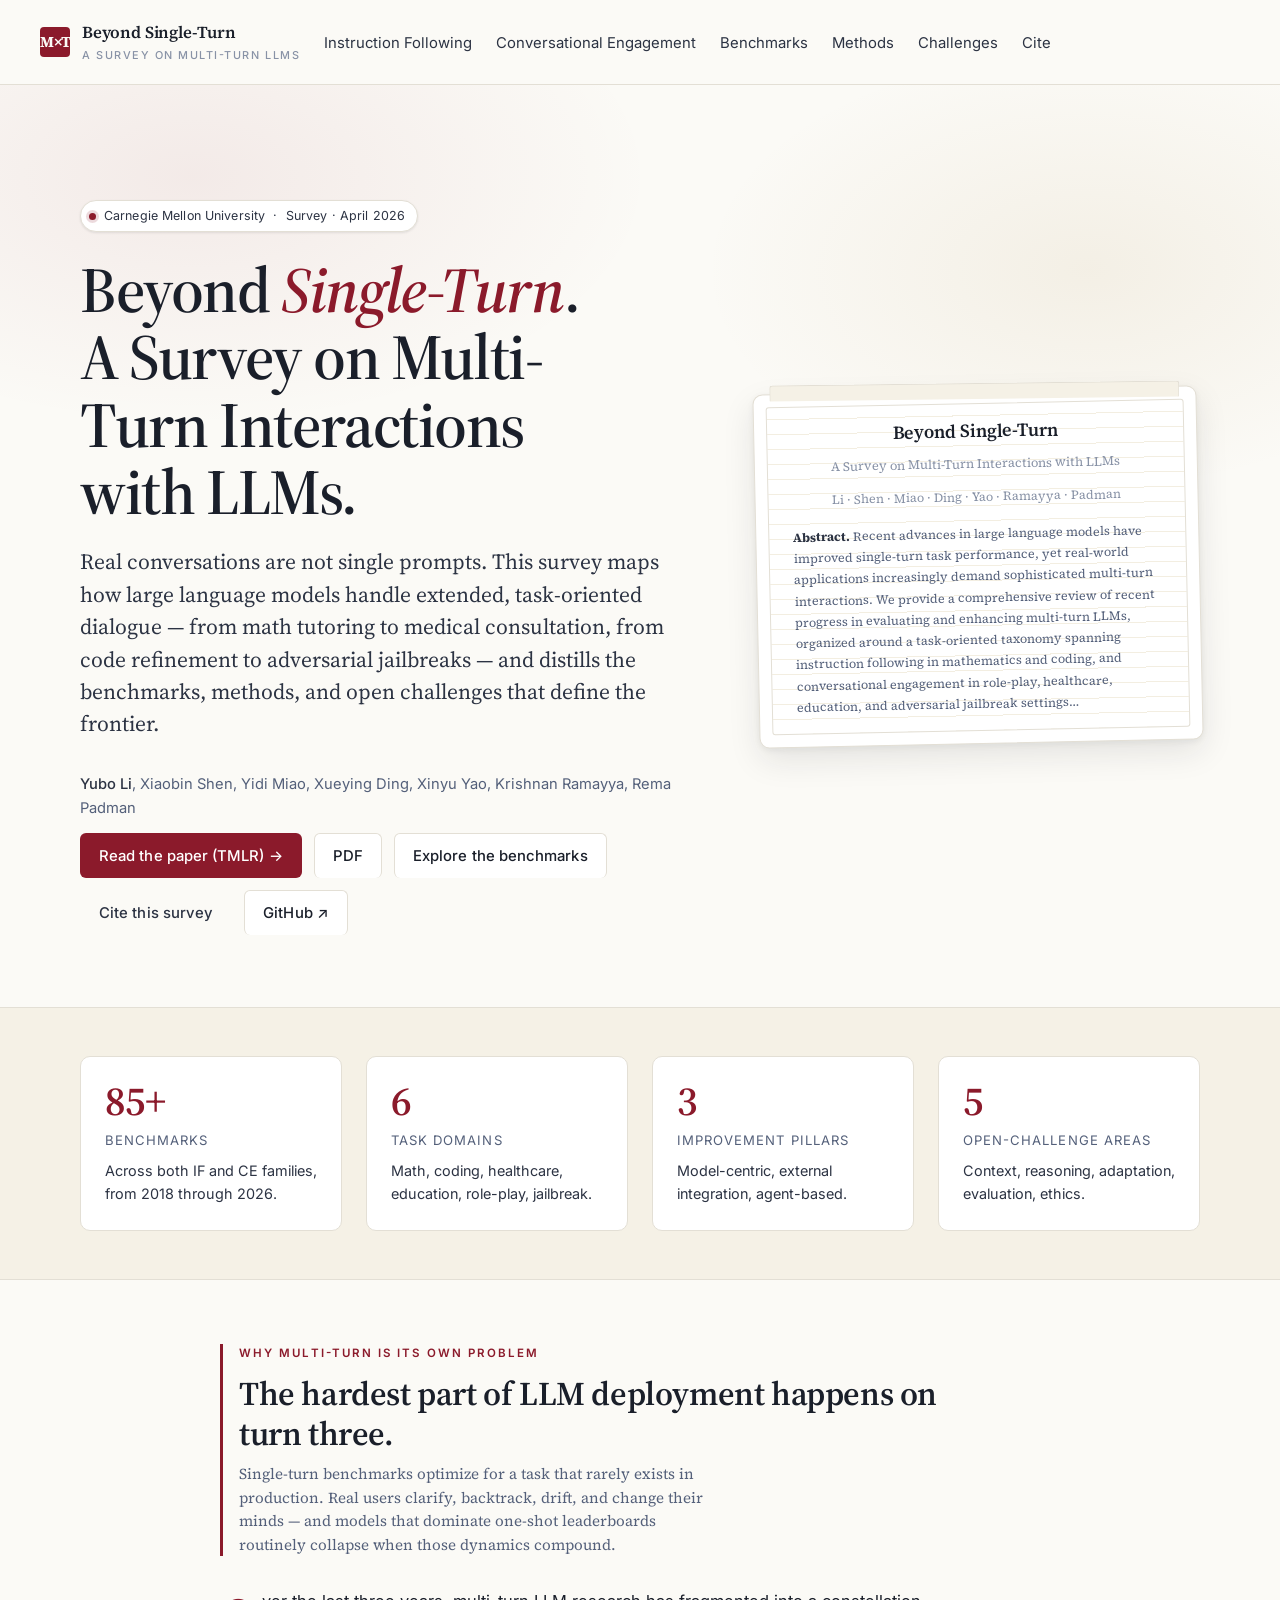
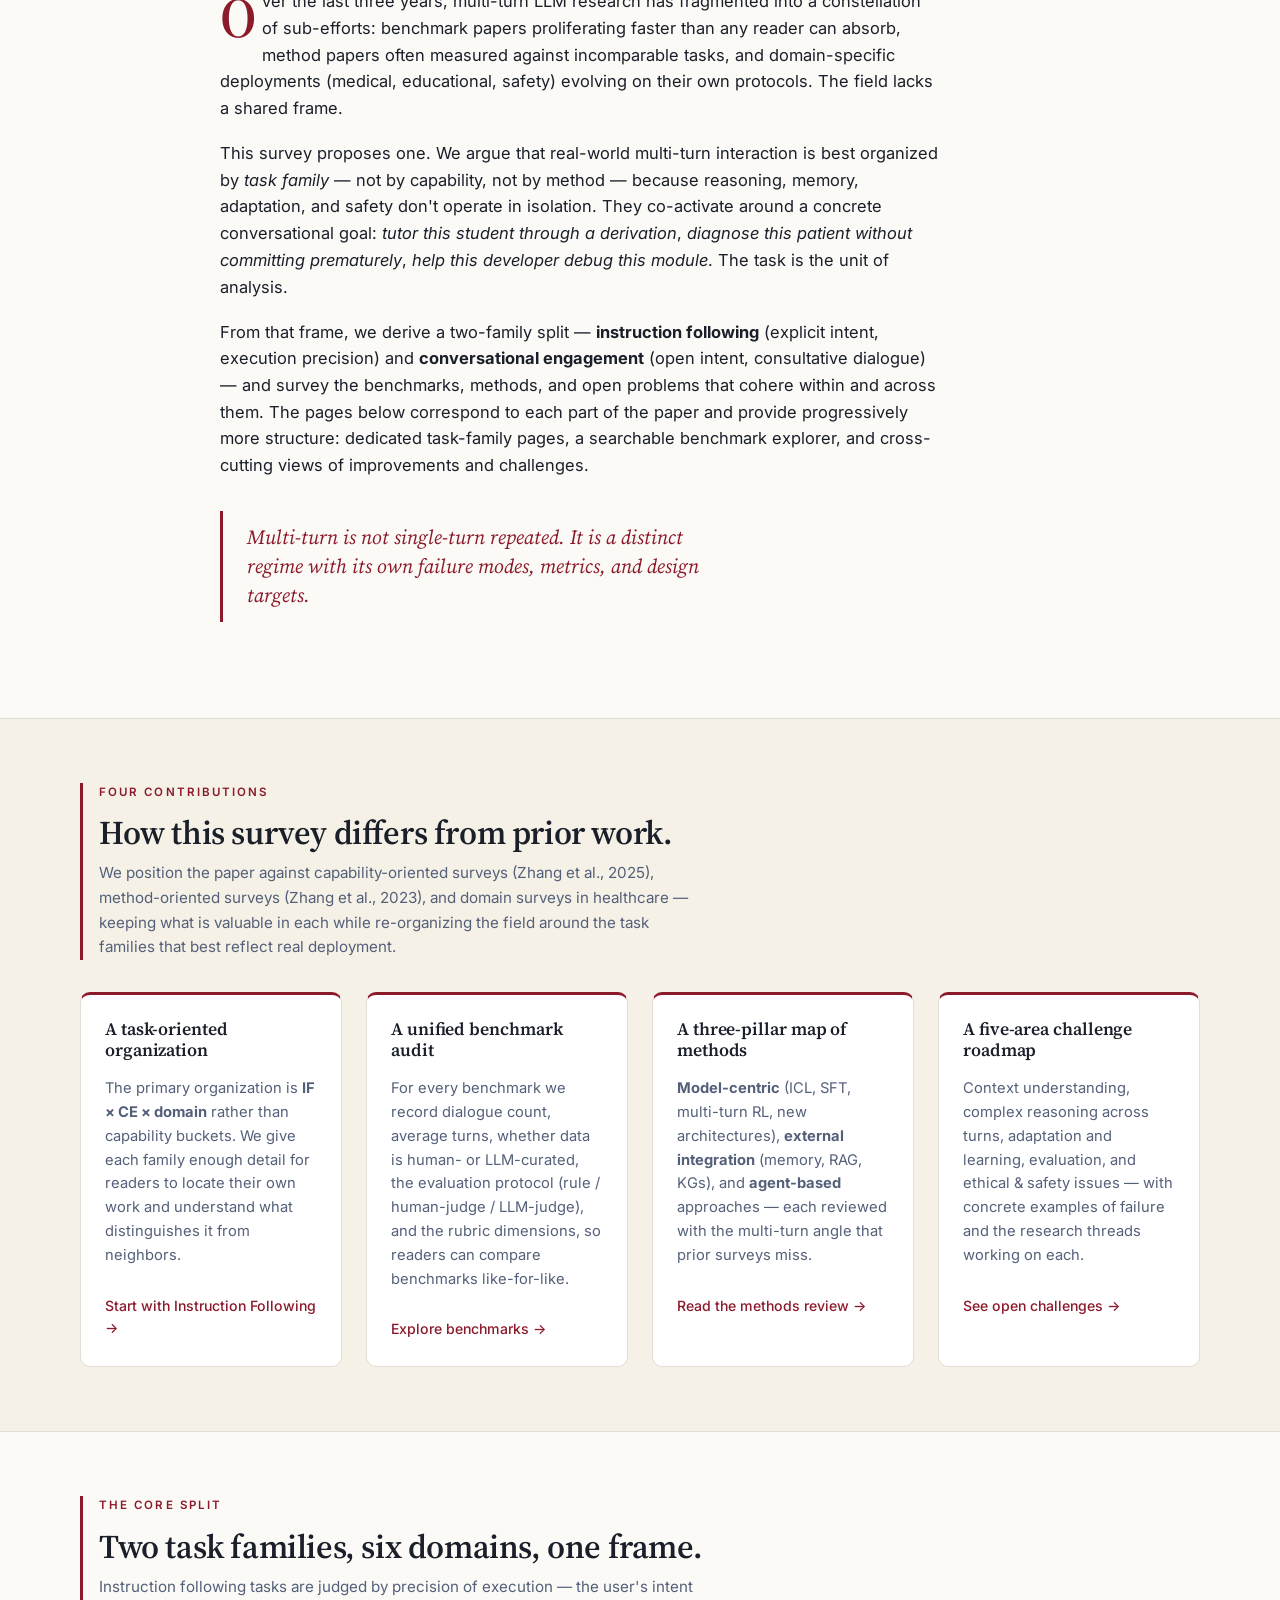
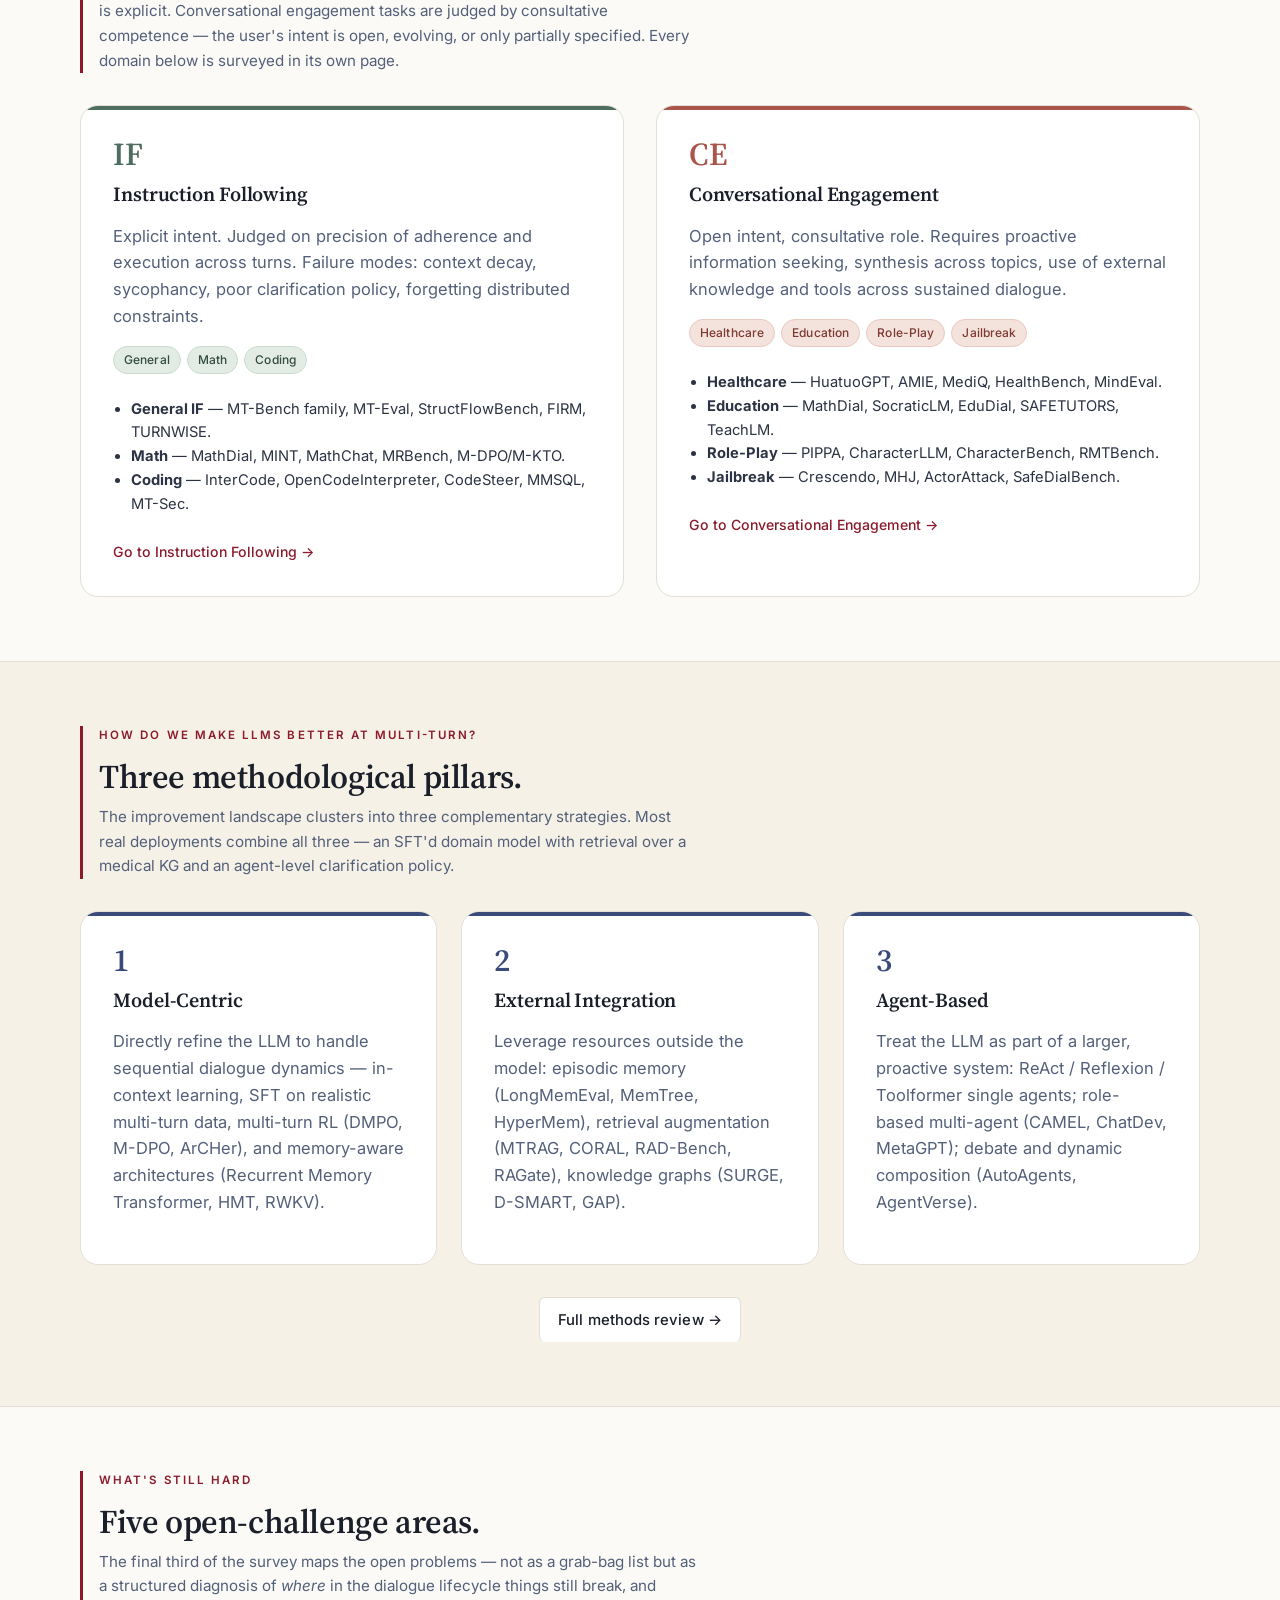
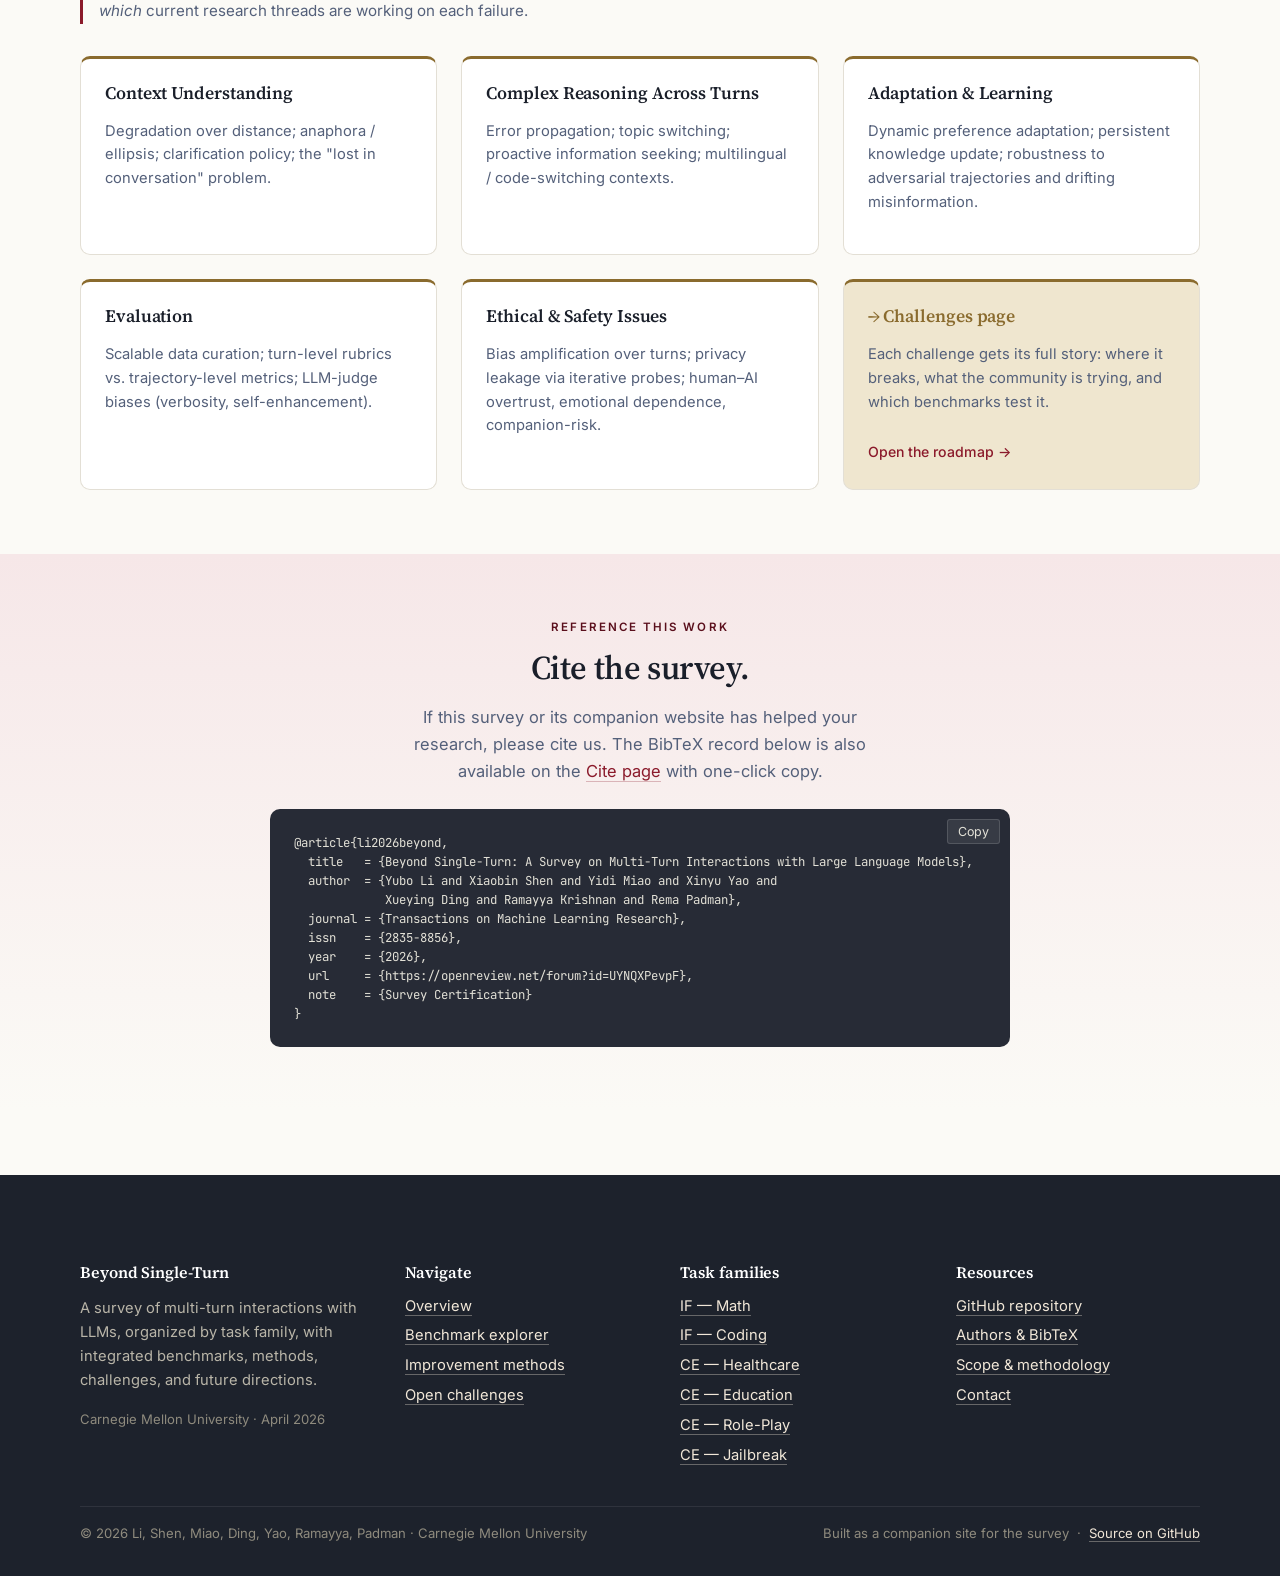
==== commit c6537b67: "Update citation to TMLR 2026 publication Beyond Single-Turn survey is now published in Transactions " ====
--- a/docs/index.html
+++ b/docs/index.html
@@ -33,7 +33,8 @@
           <strong>Yubo Li</strong>, Xiaobin Shen, Yidi Miao, Xueying Ding, Xinyu Yao, Krishnan Ramayya, Rema Padman
         </div>
         <div class="hero-cta-row">
-          <a class="btn btn-primary" href="main.pdf" target="_blank" rel="noopener">Read the paper (PDF) →</a>
+          <a class="btn btn-primary" href="https://openreview.net/forum?id=UYNQXPevpF" target="_blank" rel="noopener">Read the paper (TMLR) →</a>
+          <a class="btn btn-outline" href="main.pdf" target="_blank" rel="noopener">PDF</a>
           <a class="btn btn-outline" href="benchmarks.html">Explore the benchmarks</a>
           <a class="btn btn-ghost" href="about.html#cite">Cite this survey</a>
           <a class="btn btn-outline" href="https://github.com/yubol-cmu/Awesome-Multi-Turn-LLMs" target="_blank" rel="noopener">GitHub ↗</a>
@@ -292,12 +293,15 @@
     </p>
     <div class="bib-box" style="text-align: left; max-width: 740px; margin: 0 auto;">
       <button class="bib-copy">Copy</button>
-      <pre class="bib-body" style="background: transparent; border: none; padding: 0; color: inherit; line-height: 1.55; margin: 0;">@article{li2025beyond,
+      <pre class="bib-body" style="background: transparent; border: none; padding: 0; color: inherit; line-height: 1.55; margin: 0;">@article{li2026beyond,
   title   = {Beyond Single-Turn: A Survey on Multi-Turn Interactions with Large Language Models},
-  author  = {Li, Yubo and Shen, Xiaobin and Yao, Xinyu and Ding, Xueying and
-             Miao, Yidi and Krishnan, Ramayya and Padman, Rema},
-  journal = {arXiv preprint arXiv:2504.04717},
-  year    = {2025}
+  author  = {Yubo Li and Xiaobin Shen and Yidi Miao and Xinyu Yao and
+             Xueying Ding and Ramayya Krishnan and Rema Padman},
+  journal = {Transactions on Machine Learning Research},
+  issn    = {2835-8856},
+  year    = {2026},
+  url     = {https://openreview.net/forum?id=UYNQXPevpF},
+  note    = {Survey Certification}
 }</pre>
     </div>
   </div>
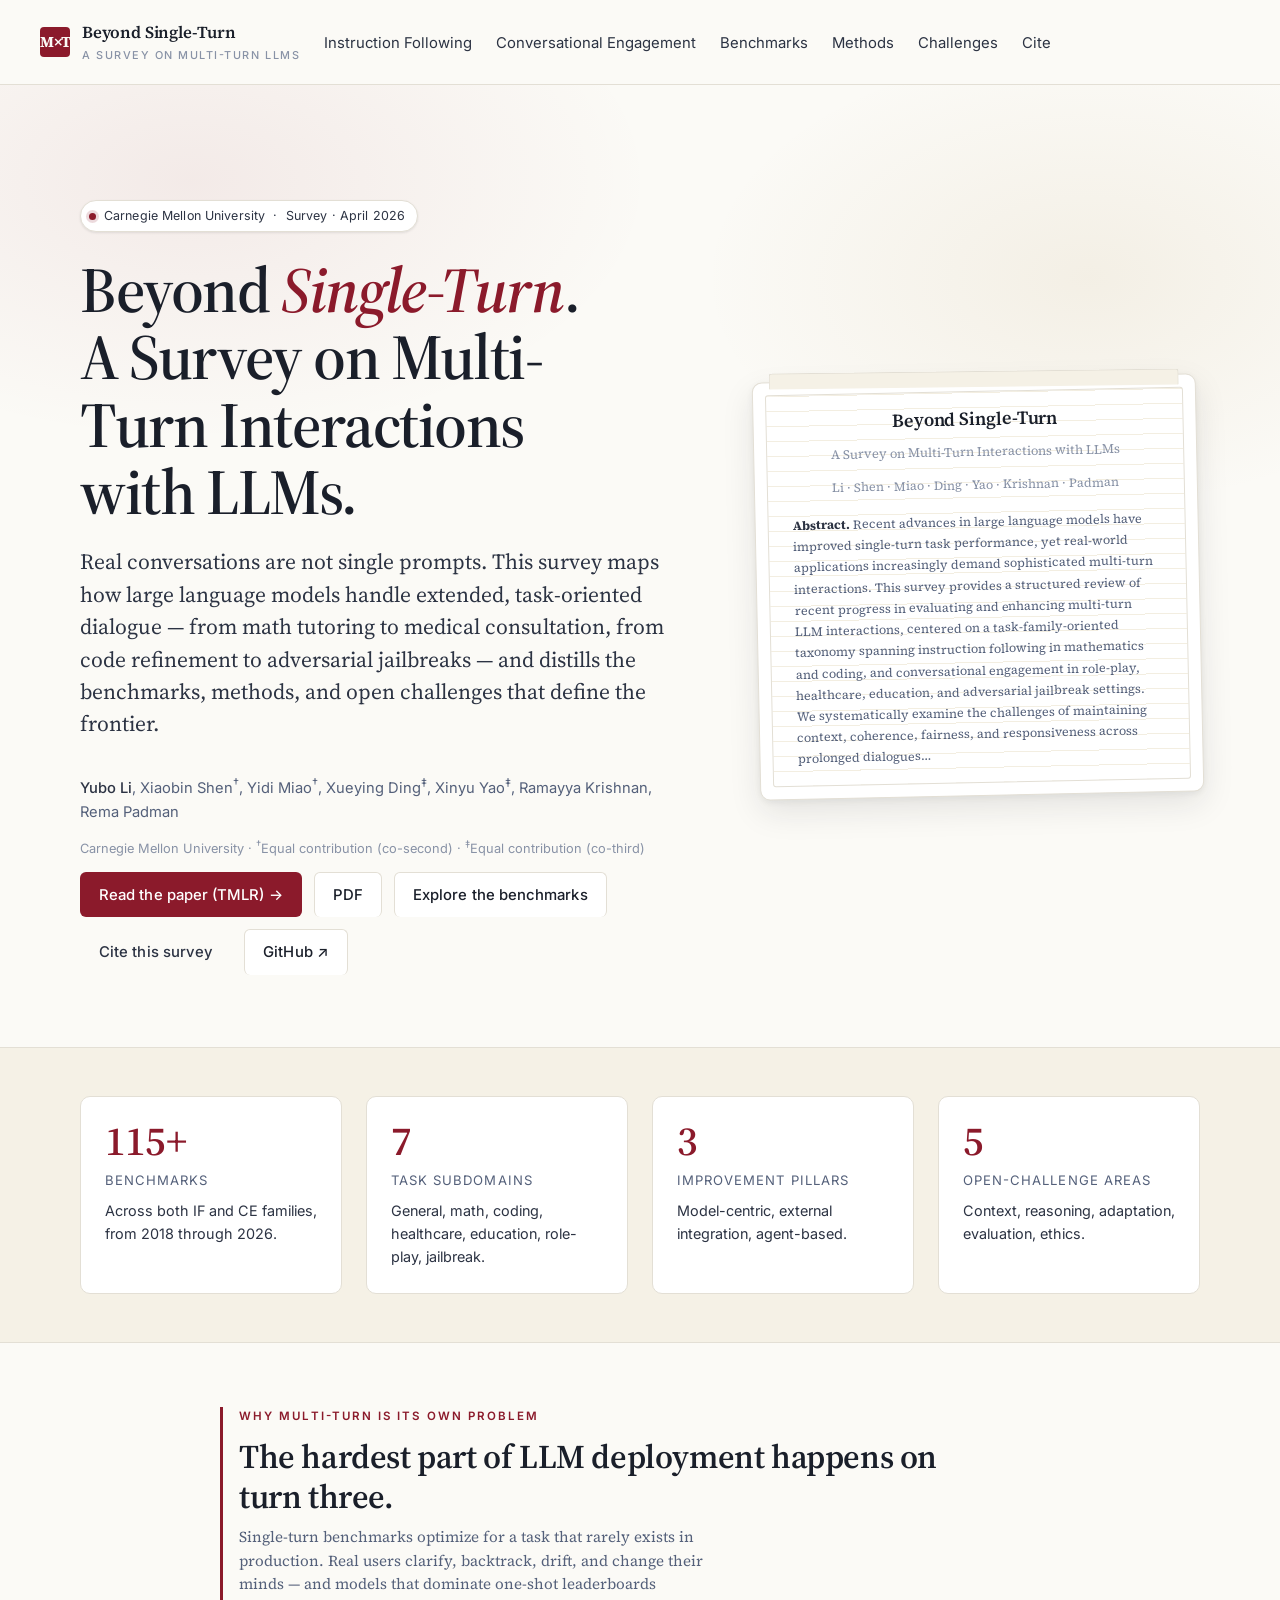
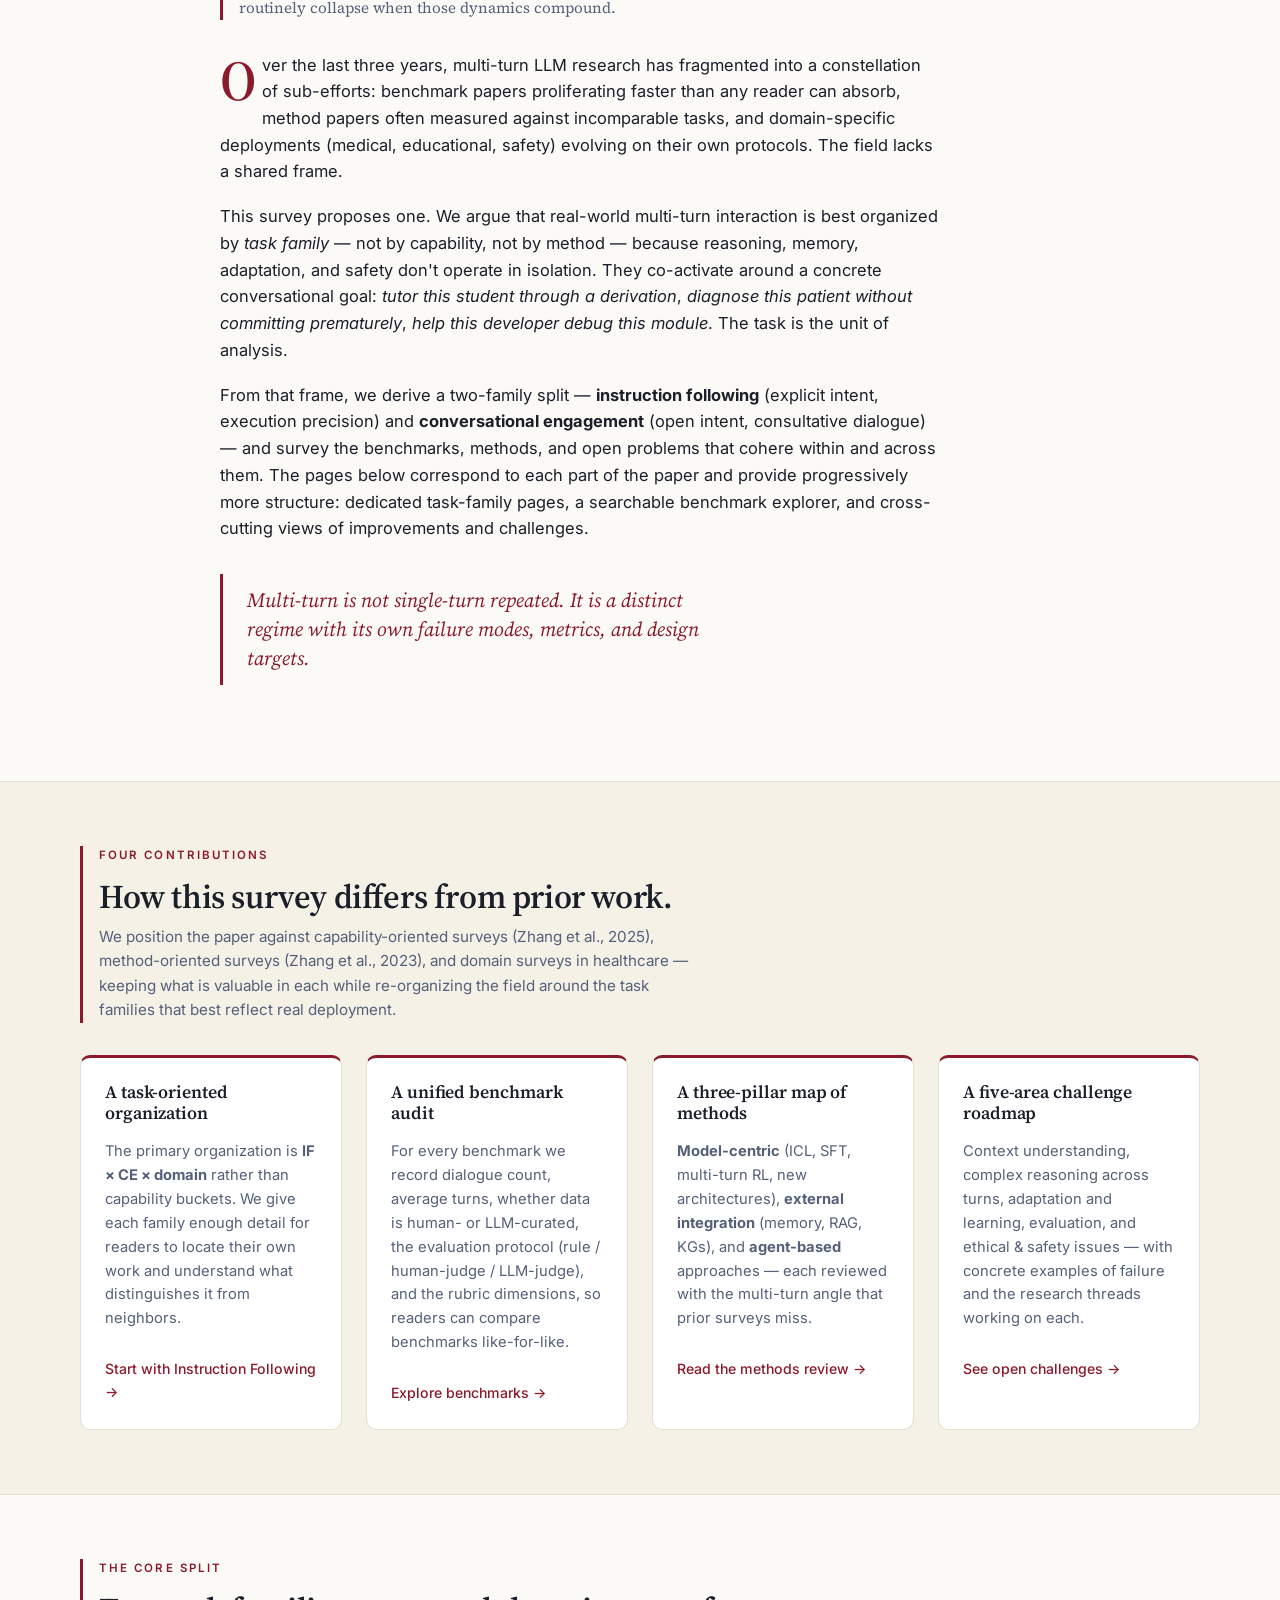
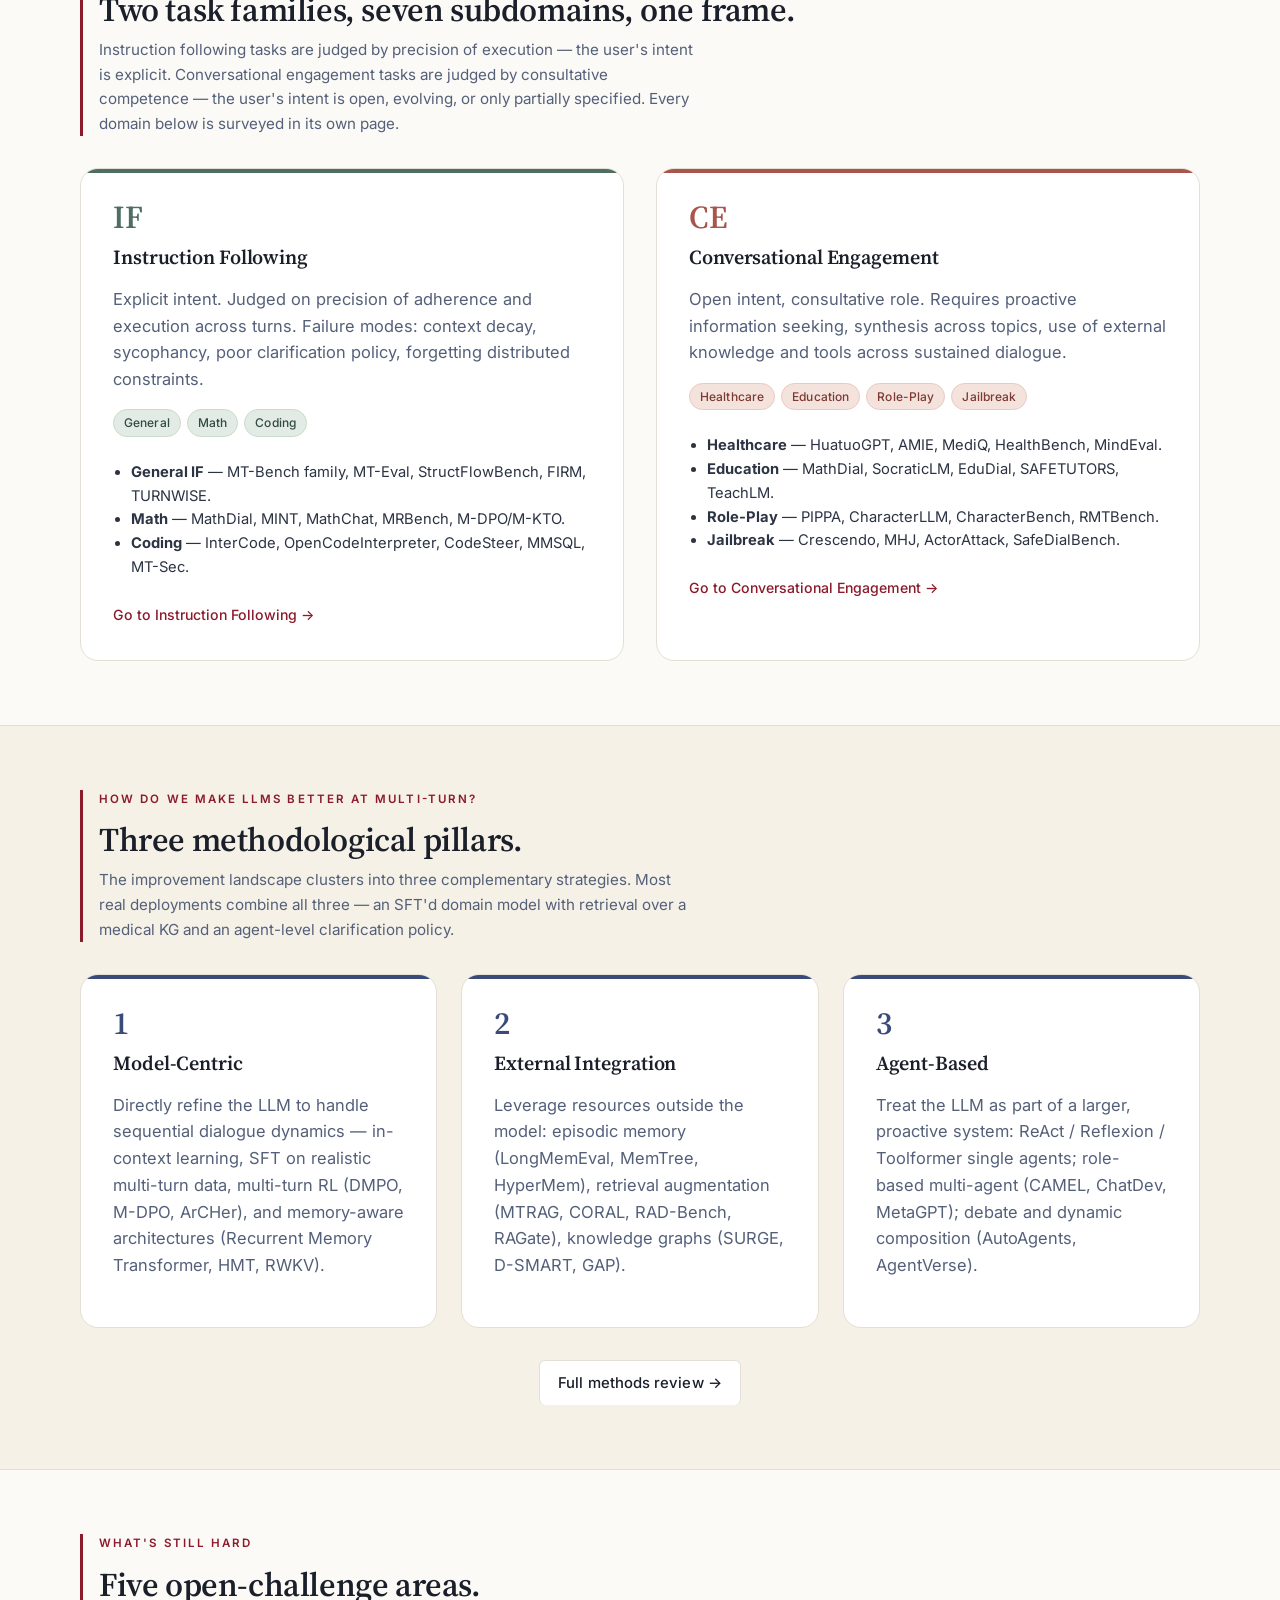
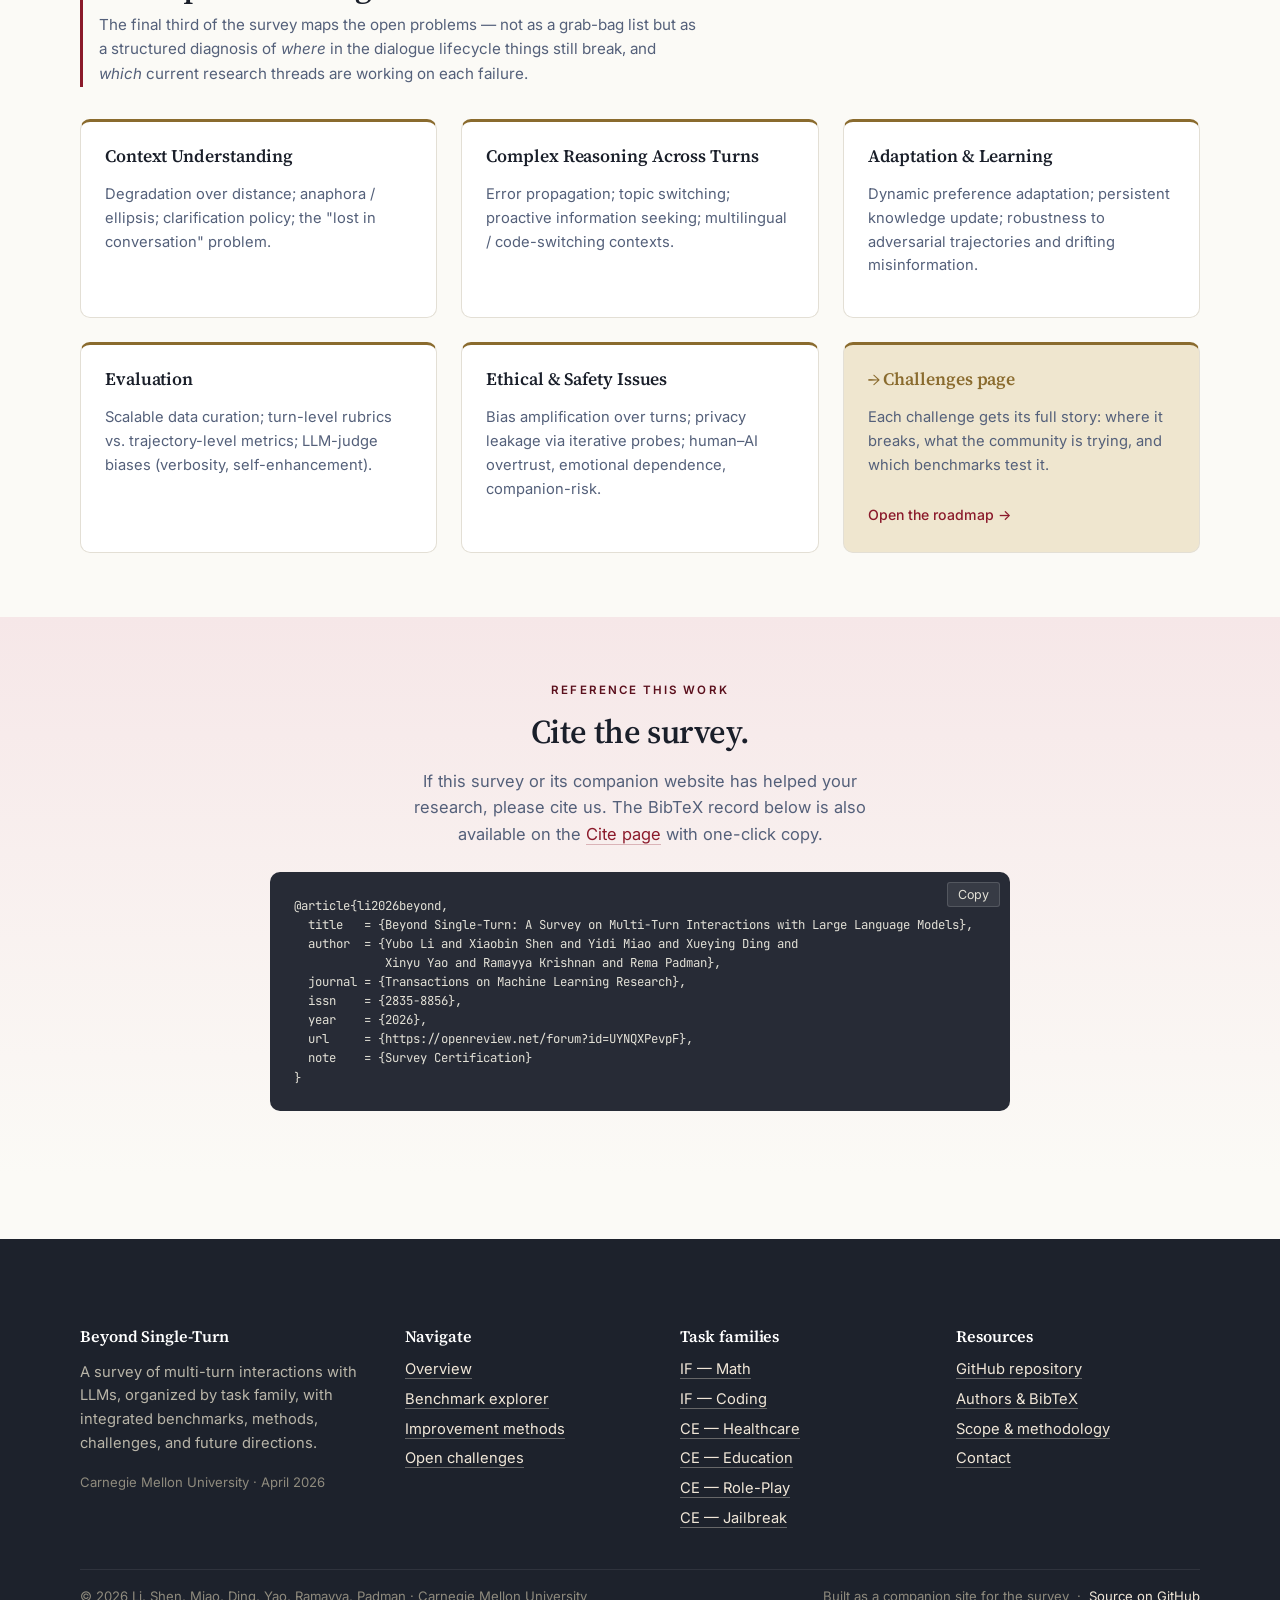
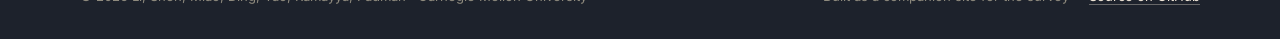
==== commit 8f8f3ca8: "Update site to accepted version Refresh abstract wording, 7 subdomains and 115+ benchmarks stats, eq" ====
--- a/docs/index.html
+++ b/docs/index.html
@@ -4,9 +4,9 @@
 <meta charset="UTF-8" />
 <meta name="viewport" content="width=device-width, initial-scale=1" />
 <title>Beyond Single-Turn — A Survey on Multi-Turn Interactions with LLMs</title>
-<meta name="description" content="A CMU survey of multi-turn interactions with large language models: task-oriented taxonomy, benchmarks, improvement methods, open challenges." />
+<meta name="description" content="A CMU survey of multi-turn interactions with large language models (TMLR 2026): task-family-oriented taxonomy, benchmarks, improvement methods, open challenges." />
 <meta property="og:title" content="Beyond Single-Turn: A Survey on Multi-Turn Interactions with LLMs" />
-<meta property="og:description" content="Task-oriented taxonomy spanning instruction following and conversational engagement; benchmarks, improvement methods, and open challenges." />
+<meta property="og:description" content="Task-family-oriented taxonomy spanning instruction following and conversational engagement; benchmarks, improvement methods, and open challenges." />
 <meta property="og:type" content="article" />
 <link rel="preconnect" href="https://fonts.googleapis.com" crossorigin>
 <link rel="preconnect" href="https://fonts.gstatic.com" crossorigin>
@@ -30,14 +30,17 @@
           the frontier.
         </p>
         <div class="hero-authors">
-          <strong>Yubo Li</strong>, Xiaobin Shen, Yidi Miao, Xueying Ding, Xinyu Yao, Krishnan Ramayya, Rema Padman
+          <strong>Yubo Li</strong>, Xiaobin Shen<sup>†</sup>, Yidi Miao<sup>†</sup>, Xueying Ding<sup>‡</sup>, Xinyu Yao<sup>‡</sup>, Ramayya Krishnan, Rema Padman
+        </div>
+        <div class="hero-authors" style="font-size:0.8rem; color:var(--ink-faint); margin-top:4px;">
+          Carnegie Mellon University · <sup>†</sup>Equal contribution (co-second) · <sup>‡</sup>Equal contribution (co-third)
         </div>
         <div class="hero-cta-row">
           <a class="btn btn-primary" href="https://openreview.net/forum?id=UYNQXPevpF" target="_blank" rel="noopener">Read the paper (TMLR) →</a>
           <a class="btn btn-outline" href="main.pdf" target="_blank" rel="noopener">PDF</a>
           <a class="btn btn-outline" href="benchmarks.html">Explore the benchmarks</a>
           <a class="btn btn-ghost" href="about.html#cite">Cite this survey</a>
-          <a class="btn btn-outline" href="https://github.com/yubol-cmu/Awesome-Multi-Turn-LLMs" target="_blank" rel="noopener">GitHub ↗</a>
+          <a class="btn btn-outline" href="https://github.com/yubol-bobo/Awesome-Multi-Turn-LLMs" target="_blank" rel="noopener">GitHub ↗</a>
         </div>
       </div>
       <div>
@@ -46,15 +49,17 @@
             <h3>Beyond Single-Turn</h3>
             <div class="paper-meta">A Survey on Multi-Turn Interactions with LLMs</div>
             <div style="text-align:center; font-size:0.78rem; color:var(--ink-faint); margin-bottom:16px;">
-              Li · Shen · Miao · Ding · Yao · Ramayya · Padman
+              Li · Shen · Miao · Ding · Yao · Krishnan · Padman
             </div>
             <div style="font-size:0.78rem; line-height:1.7; color:var(--ink-mute);">
               <strong style="color:var(--ink-soft);">Abstract.</strong> Recent advances in large language
               models have improved single-turn task performance, yet real-world applications increasingly
-              demand sophisticated multi-turn interactions. We provide a comprehensive review of recent
-              progress in evaluating and enhancing multi-turn LLMs, organized around a task-oriented
+              demand sophisticated multi-turn interactions. This survey provides a structured review of recent
+              progress in evaluating and enhancing multi-turn LLM interactions, centered on a task-family-oriented
               taxonomy spanning instruction following in mathematics and coding, and conversational
-              engagement in role-play, healthcare, education, and adversarial jailbreak settings…
+              engagement in role-play, healthcare, education, and adversarial jailbreak settings. We systematically
+              examine the challenges of maintaining context, coherence, fairness, and responsiveness across
+              prolonged dialogues…
             </div>
           </div>
         </div>
@@ -68,14 +73,14 @@
   <div class="container">
     <div class="grid grid-4">
       <div class="stat">
-        <div class="stat-num">85+</div>
+        <div class="stat-num">115+</div>
         <div class="stat-label">Benchmarks</div>
         <div class="stat-sub">Across both IF and CE families, from 2018 through 2026.</div>
       </div>
       <div class="stat">
-        <div class="stat-num">6</div>
-        <div class="stat-label">Task domains</div>
-        <div class="stat-sub">Math, coding, healthcare, education, role-play, jailbreak.</div>
+        <div class="stat-num">7</div>
+        <div class="stat-label">Task subdomains</div>
+        <div class="stat-sub">General, math, coding, healthcare, education, role-play, jailbreak.</div>
       </div>
       <div class="stat">
         <div class="stat-num">3</div>
@@ -169,7 +174,7 @@
   <div class="container">
     <div class="section-header">
       <div class="eyebrow">The core split</div>
-      <h2>Two task families, six domains, one frame.</h2>
+      <h2>Two task families, seven subdomains, one frame.</h2>
       <p>Instruction following tasks are judged by precision of execution — the user's intent is explicit. Conversational engagement tasks are judged by consultative competence — the user's intent is open, evolving, or only partially specified. Every domain below is surveyed in its own page.</p>
     </div>
 
@@ -295,8 +300,8 @@
       <button class="bib-copy">Copy</button>
       <pre class="bib-body" style="background: transparent; border: none; padding: 0; color: inherit; line-height: 1.55; margin: 0;">@article{li2026beyond,
   title   = {Beyond Single-Turn: A Survey on Multi-Turn Interactions with Large Language Models},
-  author  = {Yubo Li and Xiaobin Shen and Yidi Miao and Xinyu Yao and
-             Xueying Ding and Ramayya Krishnan and Rema Padman},
+  author  = {Yubo Li and Xiaobin Shen and Yidi Miao and Xueying Ding and
+             Xinyu Yao and Ramayya Krishnan and Rema Padman},
   journal = {Transactions on Machine Learning Research},
   issn    = {2835-8856},
   year    = {2026},
